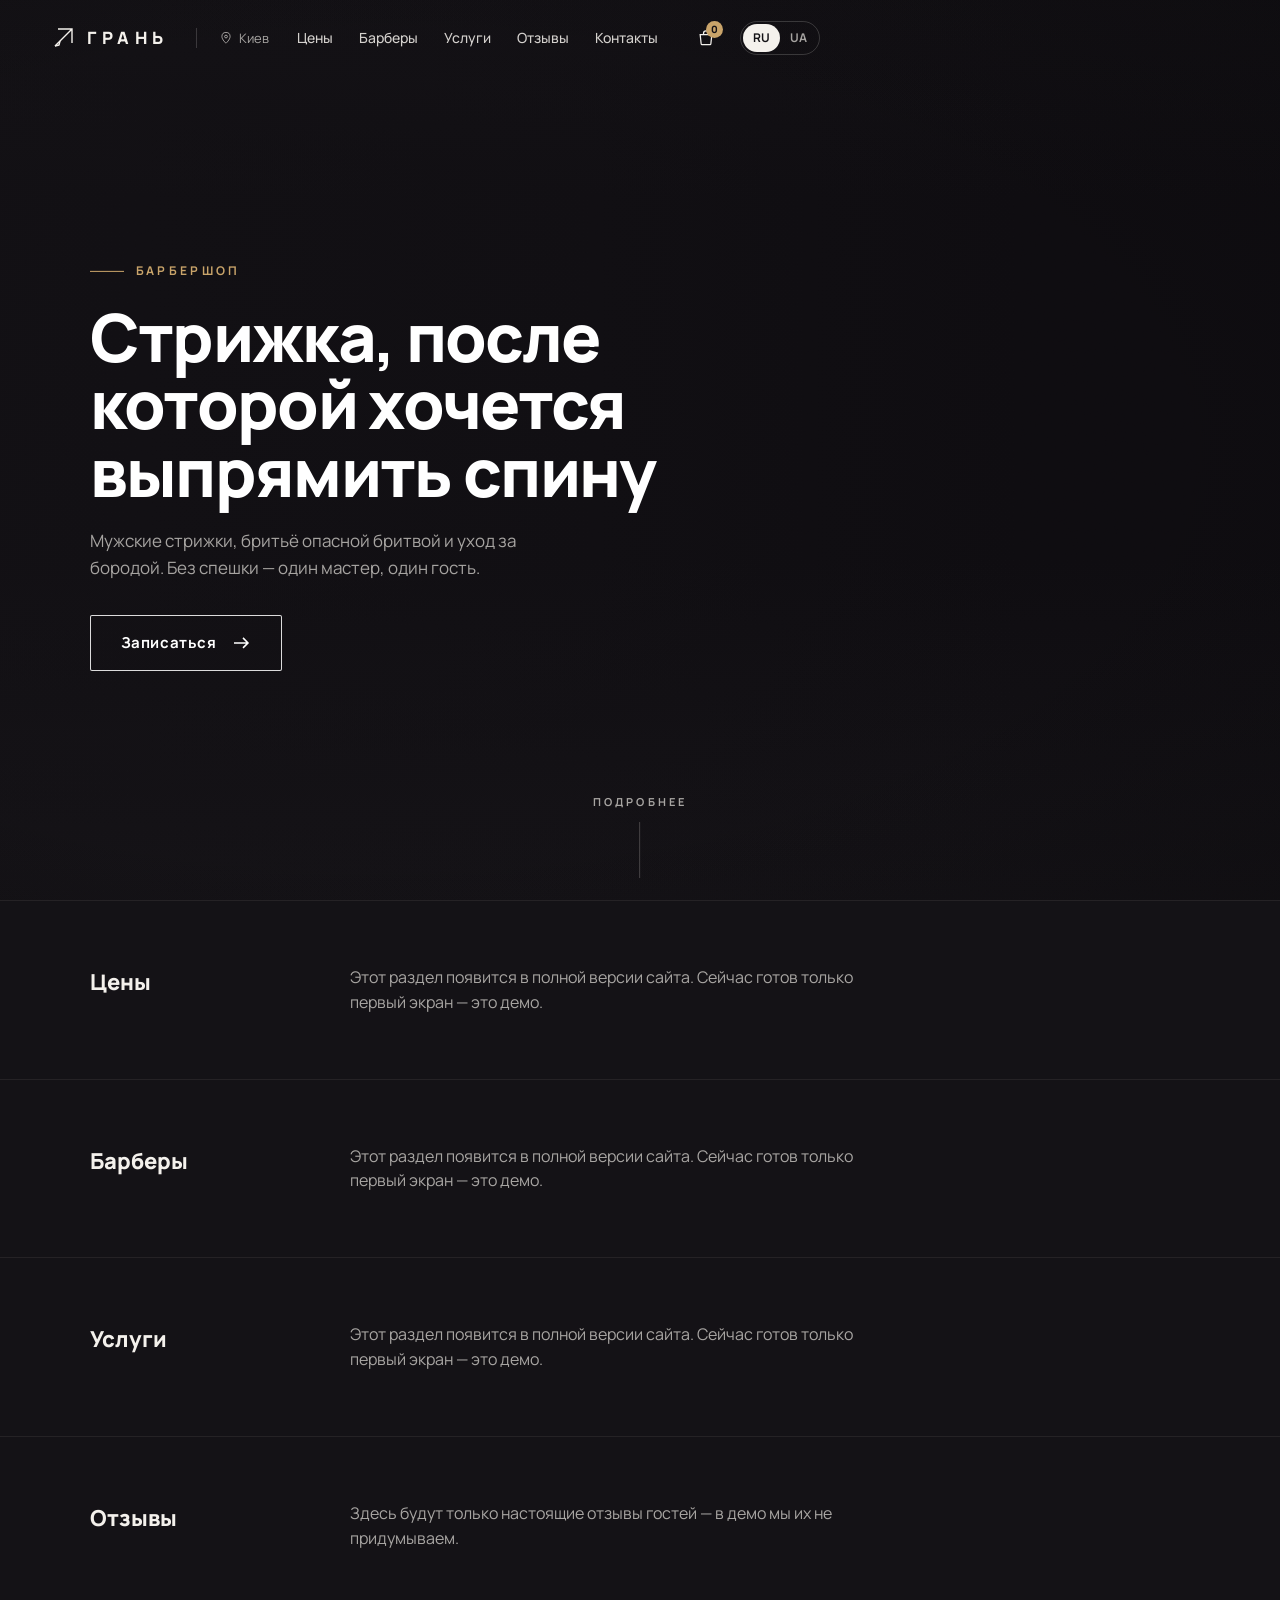
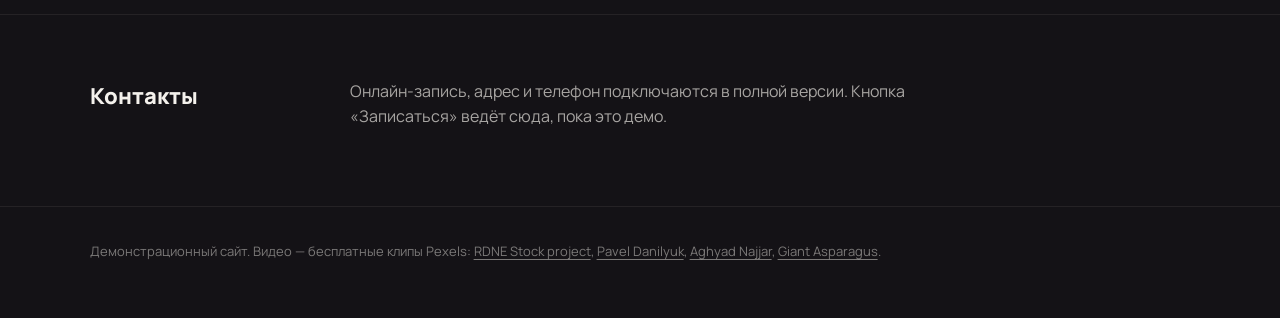
==== barber/index.html @ db064821 "ГРАНЬ: barbershop hero with crossfading video clips Co-Authored-By: Claude Opus 5.5 <noreply@anthrop" ====
<!DOCTYPE html>
<html lang="ru">
<head>
<meta charset="utf-8">
<meta name="viewport" content="width=device-width, initial-scale=1, viewport-fit=cover">
<title>ГРАНЬ — барбершоп</title>
<meta name="description" content="ГРАНЬ — мужские стрижки, бритьё опасной бритвой и уход за бородой. Демонстрационный первый экран сайта.">
<meta name="theme-color" content="#141216">
<link rel="preconnect" href="https://fonts.googleapis.com">
<link rel="preconnect" href="https://fonts.gstatic.com" crossorigin>
<link href="https://fonts.googleapis.com/css2?family=Manrope:wght@400;500;600;700;800&display=swap" rel="stylesheet">
<!--
  ВИДЕО — где менять
  Все ссылки на клипы лежат в одном месте: массив CLIPS в начале <script> внизу файла.
  У каждого клипа: mp4 (H.264), webm (необязательно), mobile (вертикальная версия для телефона), poster, start (с какой секунды играть).
  Сейчас там ссылки-заглушки на бесплатные видео Pexels (лицензия Pexels, указание автора не обязательно).
  Оригиналы Pexels в Full HD весят больше 5 МБ — для продакшна сожмите клипы командами из README (ffmpeg) и подставьте свои файлы.
-->
<style>
:root{
  --bg:#141216; --ink:#f4f1ec; --mute:rgba(244,241,236,.66); --line:rgba(244,241,236,.18);
  --brass:#c9a46a; --ease:cubic-bezier(.2,.7,.1,1);
  --font:"Manrope",system-ui,-apple-system,"Segoe UI",Roboto,Arial,sans-serif;
}
*{box-sizing:border-box}
html{-webkit-text-size-adjust:100%}
body{margin:0;background:var(--bg);color:var(--ink);font:400 16px/1.55 var(--font);-webkit-font-smoothing:antialiased}
a{color:inherit;text-decoration:none}
button{font:inherit;color:inherit;background:none;border:0;padding:0;cursor:pointer}
:focus-visible{outline:2px solid var(--brass);outline-offset:3px;border-radius:4px}
.skip{position:absolute;left:12px;top:-60px;z-index:100;background:var(--ink);color:var(--bg);padding:10px 14px;border-radius:8px;font-weight:700}
.skip:focus{top:12px}
.sr{position:absolute;width:1px;height:1px;overflow:hidden;clip:rect(0 0 0 0);white-space:nowrap}

/* ---------- header ---------- */
.hdr{position:fixed;inset:0 0 auto;z-index:40;transition:background .45s var(--ease),backdrop-filter .45s,border-color .45s;border-bottom:1px solid transparent}
.hdr.scrolled{background:rgba(20,18,22,.72);-webkit-backdrop-filter:blur(14px) saturate(1.2);backdrop-filter:blur(14px) saturate(1.2);border-color:rgba(244,241,236,.08)}
.hdr .in{display:flex;align-items:center;gap:28px;height:76px;padding:0 clamp(18px,4vw,56px);transition:height .45s var(--ease)}
.hdr.scrolled .in{height:64px}
.logo{display:flex;align-items:center;gap:10px;font-weight:800;letter-spacing:.32em;font-size:17px}
.logo svg{width:26px;height:26px}
.city{display:flex;align-items:center;gap:6px;font-size:13px;color:var(--mute);padding-left:22px;border-left:1px solid var(--line)}
.city svg{width:14px;height:14px}
.nav{display:flex;gap:26px;margin:0 0 0 auto;padding:0;list-style:none;font-size:14px;font-weight:500}
.nav a{position:relative;padding:6px 0;color:rgba(244,241,236,.86);transition:color .3s}
.nav a:after{content:"";position:absolute;left:0;right:0;bottom:0;height:1px;background:currentColor;transform:scaleX(0);transform-origin:left;transition:transform .4s var(--ease)}
.nav a:hover{color:#fff}.nav a:hover:after{transform:scaleX(1)}
.tools{display:flex;align-items:center;gap:14px}
.icon{position:relative;display:grid;place-items:center;width:40px;height:40px;border-radius:50%;transition:background .3s}
.icon:hover{background:rgba(244,241,236,.1)}
.icon svg{width:20px;height:20px}
.badge{position:absolute;right:3px;top:3px;min-width:17px;height:17px;padding:0 4px;border-radius:9px;background:var(--brass);color:#141216;font-size:10px;font-weight:800;line-height:17px;text-align:center}
.lang{display:flex;border:1px solid var(--line);border-radius:20px;padding:2px;font-size:12px;font-weight:700;letter-spacing:.06em}
.lang button{padding:5px 10px;border-radius:16px;color:var(--mute);transition:background .3s,color .3s}
.lang button[aria-pressed=true]{background:var(--ink);color:var(--bg)}
.burger{display:none}
.burger i,.burger i:before,.burger i:after{display:block;width:20px;height:1.5px;background:currentColor;position:relative;transition:transform .35s var(--ease)}
.burger i:before,.burger i:after{content:"";position:absolute;left:0}
.burger i:before{top:-6px}.burger i:after{top:6px}
.burger[aria-expanded=true] i{background:transparent}
.burger[aria-expanded=true] i:before{transform:translateY(6px) rotate(45deg)}
.burger[aria-expanded=true] i:after{transform:translateY(-6px) rotate(-45deg)}
.mnav{position:fixed;inset:0;z-index:35;background:rgba(20,18,22,.94);-webkit-backdrop-filter:blur(16px);backdrop-filter:blur(16px);display:flex;flex-direction:column;justify-content:center;gap:6px;padding:90px 28px 40px;opacity:0;visibility:hidden;transition:opacity .4s,visibility .4s}
.mnav.on{opacity:1;visibility:visible;transition:opacity .4s,visibility 0s}
.mnav a{font-size:30px;font-weight:700;padding:8px 0;border-bottom:1px solid rgba(244,241,236,.08)}
.mnav .city{border:0;padding:18px 0 0;font-size:14px}

/* ---------- hero ---------- */
.hero{position:relative;height:100vh;height:100svh;min-height:560px;width:100%;overflow:hidden;isolation:isolate}
.media{position:absolute;inset:0;z-index:-2;background:#0e0c10}
.media img,.media video{position:absolute;inset:0;width:100%;height:100%;object-fit:cover}
.media video{opacity:0;transition:opacity .8s ease}
.media video.on{opacity:1}
.poster{transform:scale(1.04);filter:saturate(.85)}
.media video{filter:saturate(.85) contrast(1.04)}
.shade{position:absolute;inset:0;z-index:-1;pointer-events:none;
  background:
    linear-gradient(90deg,rgba(20,18,22,.55) 0%,rgba(20,18,22,.35) 45%,rgba(20,18,22,0) 80%),
    linear-gradient(180deg,rgba(20,18,22,.45) 0%,rgba(20,18,22,0) 22%,rgba(20,18,22,0) 62%,rgba(20,18,22,.85) 100%)}
.shade:after{content:"";position:absolute;inset:0;background:radial-gradient(120% 90% at 30% 50%,transparent 50%,rgba(8,7,9,.55))}
.grain{position:absolute;inset:-60%;z-index:-1;pointer-events:none;opacity:.09;mix-blend-mode:overlay;
  background-image:url("data:image/svg+xml,%3Csvg xmlns='http://www.w3.org/2000/svg' width='180' height='180'%3E%3Cfilter id='n'%3E%3CfeTurbulence type='fractalNoise' baseFrequency='.9' numOctaves='2' stitchTiles='stitch'/%3E%3C/filter%3E%3Crect width='100%25' height='100%25' filter='url(%23n)'/%3E%3C/svg%3E");
  animation:grain .9s steps(5) infinite}
@keyframes grain{0%{transform:translate(0,0)}20%{transform:translate(-4%,3%)}40%{transform:translate(3%,-4%)}60%{transform:translate(-3%,-2%)}80%{transform:translate(4%,4%)}100%{transform:translate(0,0)}}
.copy{position:absolute;left:clamp(18px,7vw,120px);top:50%;transform:translateY(-46%);max-width:min(760px,calc(100% - 36px))}
.eyebrow{display:flex;align-items:center;gap:12px;margin:0 0 22px;font-size:12px;font-weight:700;letter-spacing:.28em;text-transform:uppercase;color:var(--brass)}
.eyebrow:before{content:"";width:34px;height:1px;background:currentColor}
h1{margin:0 0 22px;font-weight:800;font-size:clamp(44px,5.2vw,72px);line-height:1.02;letter-spacing:-.025em;color:#fff;text-wrap:balance}
.lead{margin:0 0 34px;max-width:470px;color:var(--mute);font-size:17px}
.cta{display:inline-flex;align-items:center;gap:14px;height:56px;padding:0 30px;border:1px solid rgba(255,255,255,.85);border-radius:2px;color:#fff;font-weight:700;font-size:15px;letter-spacing:.04em;background:linear-gradient(#fff,#fff) no-repeat left/0 100%;transition:background-size .5s var(--ease),color .35s}
.cta svg{width:20px;height:20px;transition:transform .4s var(--ease)}
.cta:hover,.cta:focus-visible{background-size:100% 100%;color:#141216}
.cta:hover svg{transform:translateX(5px)}
.js .rv{opacity:0;transform:translateY(34px)}
.js .rv.in{opacity:1;transform:none;transition:opacity 1s var(--ease),transform 1.1s var(--ease)}

/* scroll cue */
.cue{position:absolute;left:50%;bottom:22px;transform:translateX(-50%);display:flex;flex-direction:column;align-items:center;gap:12px;font-size:11px;font-weight:700;letter-spacing:.28em;text-transform:uppercase;color:var(--mute);transition:color .3s}
.cue:hover{color:#fff}
.cue .rail{position:relative;width:1px;height:56px;background:rgba(244,241,236,.22);overflow:hidden}
.cue .rail:after{content:"";position:absolute;left:-2px;top:-6px;width:5px;height:5px;border-radius:50%;background:#fff;animation:run 1.9s cubic-bezier(.6,0,.4,1) infinite}
@keyframes run{0%{top:-6px;opacity:0}15%{opacity:1}85%{opacity:1}100%{top:56px;opacity:0}}

/* video preview card */
.pv{position:absolute;left:clamp(16px,3vw,40px);bottom:clamp(16px,3vw,40px);z-index:5;width:300px;height:170px;border-radius:10px;overflow:hidden;background:#0e0c10;box-shadow:0 24px 60px -20px rgba(0,0,0,.9),0 0 0 1px rgba(244,241,236,.12);transform:translateY(140%);opacity:0;transition:transform .9s var(--ease),opacity .6s}
.pv.on{transform:none;opacity:1}
.pv[hidden]{display:none}
.pv .open{position:absolute;inset:0;display:block;width:100%;text-align:left}
.pv img,.pv video{position:absolute;inset:0;width:100%;height:100%;object-fit:cover;transition:transform .8s var(--ease)}
.pv .open:hover img,.pv .open:hover video{transform:scale(1.05)}
.pv .open:after{content:"";position:absolute;inset:0;background:linear-gradient(180deg,rgba(20,18,22,.1),rgba(20,18,22,.85))}
.pv .play{position:absolute;left:16px;top:16px;z-index:1;display:grid;place-items:center;width:40px;height:40px;border-radius:50%;background:rgba(255,255,255,.92);color:#141216;transition:transform .4s var(--ease)}
.pv .open:hover .play{transform:scale(1.08)}
.pv .play svg{width:14px;height:14px;margin-left:2px}
.pv .meta{position:absolute;left:16px;right:16px;bottom:14px;z-index:1;display:flex;align-items:flex-end;justify-content:space-between;gap:10px}
.pv b{font-size:14px;font-weight:700;line-height:1.25}
.pv time{flex:none;padding:3px 7px;border-radius:4px;background:rgba(0,0,0,.55);font-size:12px;font-weight:700;font-variant-numeric:tabular-nums}
.pv .x{position:absolute;right:8px;top:8px;z-index:2;display:grid;place-items:center;width:30px;height:30px;border-radius:50%;background:rgba(20,18,22,.6);transition:background .3s}
.pv .x:hover{background:rgba(20,18,22,.9)}
.pv .x svg{width:12px;height:12px}

/* modal */
.modal{position:fixed;inset:0;z-index:60;display:grid;place-items:center;padding:clamp(12px,4vw,56px);background:rgba(8,7,9,.86);-webkit-backdrop-filter:blur(8px);backdrop-filter:blur(8px);opacity:0;visibility:hidden;transition:opacity .4s,visibility .4s}
.modal.on{opacity:1;visibility:visible;transition:opacity .4s,visibility 0s}
.modal .box{position:relative;width:min(1100px,100%);aspect-ratio:16/9;max-height:calc(100svh - 40px);background:#000;border-radius:10px;overflow:hidden;transform:scale(.96);transition:transform .5s var(--ease)}
.modal.on .box{transform:none}
.modal video{width:100%;height:100%;object-fit:contain;background:#000}
.modal .x{position:absolute;right:14px;top:14px;z-index:2;display:grid;place-items:center;width:44px;height:44px;border-radius:50%;background:rgba(20,18,22,.72);color:#fff}
.modal .x svg{width:16px;height:16px}
.modal .err{position:absolute;inset:0;display:none;place-items:center;padding:24px;text-align:center;color:var(--mute)}
.modal.failed .err{display:grid}

/* cart drawer */
.drawer{position:fixed;top:0;right:0;bottom:0;z-index:55;width:min(380px,100%);background:#1b181d;border-left:1px solid rgba(244,241,236,.08);padding:26px;transform:translateX(102%);transition:transform .5s var(--ease);display:flex;flex-direction:column}
.drawer.on{transform:none}
.drawer header{display:flex;align-items:center;justify-content:space-between;margin-bottom:28px}
.drawer h2{margin:0;font-size:20px}
.drawer p{color:var(--mute);margin:0 0 10px}
.dim{position:fixed;inset:0;z-index:50;background:rgba(8,7,9,.6);opacity:0;visibility:hidden;transition:opacity .4s,visibility .4s}
.dim.on{opacity:1;visibility:visible}

/* stub sections (the rest of the site is out of scope of this demo) */
main.rest{position:relative;background:var(--bg)}
.stub{display:grid;grid-template-columns:minmax(0,220px) 1fr;gap:20px 40px;padding:64px clamp(18px,7vw,120px);border-top:1px solid rgba(244,241,236,.07);scroll-margin-top:64px}
.stub h2{margin:0;font-size:22px;font-weight:800}
.stub p{margin:0;color:var(--mute);max-width:560px}
.credits{padding:34px clamp(18px,7vw,120px) 44px;border-top:1px solid rgba(244,241,236,.07);font-size:13px;color:rgba(244,241,236,.46)}
.credits a{text-decoration:underline;text-underline-offset:3px}

/* ---------- responsive ---------- */
@media (max-width:1100px){.nav{gap:18px}.city{display:none}}
@media (max-width:900px){
  .nav,.hdr .tools .lang{display:none}
  .burger{display:grid}
  .hdr .tools{margin-left:auto}
}
@media (max-width:600px){
  .hdr .in{height:64px;gap:12px}
  h1{font-size:36px;line-height:1.08}
  .lead{font-size:15px;margin-bottom:26px}
  .eyebrow{margin-bottom:16px;font-size:11px}
  .copy{top:auto;bottom:150px;transform:none}
  .cta{height:52px;padding:0 24px}
  .pv{width:min(300px,calc(100% - 32px));height:auto;aspect-ratio:300/170;bottom:122px}
  .pv.on~.copy{bottom:calc(122px + min(300px,100vw - 32px) * .567 + 24px)}
  .stub{grid-template-columns:1fr;padding:48px 18px}
}
@media (max-width:600px) and (max-height:700px){.pv.on~.copy{bottom:150px}.pv.on{display:none}}
@media (prefers-reduced-motion:reduce){
  *,*:before,*:after{animation:none!important;transition-duration:.01ms!important}
  .js .rv{opacity:1;transform:none}
  .cue .rail:after{top:24px;opacity:1}
}
</style>
<script>document.documentElement.classList.add('js');setTimeout(function(){if(!window.__heroReady)document.documentElement.classList.remove('js')},2500)</script>
</head>
<body>
<a class="skip" href="#more" data-i="skip">Перейти к содержанию</a>

<header class="hdr" id="hdr">
  <div class="in">
    <a class="logo" href="#top" aria-label="ГРАНЬ — на главную">
      <svg viewBox="0 0 26 26" fill="none" stroke="currentColor" stroke-width="1.4" aria-hidden="true"><path d="M4 21 21 4M7 4h14v14"/><path d="M4 21l4-1 1-4" stroke-linejoin="round"/></svg>
      ГРАНЬ
    </a>
    <span class="city"><svg viewBox="0 0 24 24" fill="none" stroke="currentColor" stroke-width="1.6" aria-hidden="true"><path d="M12 21s7-6.2 7-11.5A7 7 0 0 0 5 9.5C5 14.8 12 21 12 21Z"/><circle cx="12" cy="9.5" r="2.4"/></svg><span data-i="city">Киев</span></span>
    <nav aria-label="Основное меню" data-i-aria="navLabel">
      <ul class="nav">
        <li><a href="#prices" data-i="prices">Цены</a></li>
        <li><a href="#barbers" data-i="barbers">Барберы</a></li>
        <li><a href="#services" data-i="services">Услуги</a></li>
        <li><a href="#reviews" data-i="reviews">Отзывы</a></li>
        <li><a href="#contacts" data-i="contacts">Контакты</a></li>
      </ul>
    </nav>
    <div class="tools">
      <button class="icon" id="cartBtn" type="button" aria-label="Корзина: 0 позиций" aria-controls="cart">
        <svg viewBox="0 0 24 24" fill="none" stroke="currentColor" stroke-width="1.5" aria-hidden="true"><path d="M5 8h14l-1.2 11.2a1 1 0 0 1-1 .8H7.2a1 1 0 0 1-1-.8Z"/><path d="M9 8V6.5a3 3 0 0 1 6 0V8"/></svg>
        <span class="badge" id="cartCount">0</span>
      </button>
      <div class="lang" role="group" aria-label="Язык" data-i-aria="langLabel">
        <button type="button" data-lang="ru" aria-pressed="true">RU</button>
        <button type="button" data-lang="uk" aria-pressed="false">UA</button>
      </div>
      <button class="icon burger" id="burger" type="button" aria-label="Открыть меню" aria-expanded="false" aria-controls="mnav"><i></i></button>
    </div>
  </div>
</header>

<div class="mnav" id="mnav" aria-label="Меню" data-i-aria="menu">
  <a href="#prices" data-i="prices">Цены</a>
  <a href="#barbers" data-i="barbers">Барберы</a>
  <a href="#services" data-i="services">Услуги</a>
  <a href="#reviews" data-i="reviews">Отзывы</a>
  <a href="#contacts" data-i="contacts">Контакты</a>
  <span class="city"><span data-i="city">Киев</span></span>
  <div class="lang" role="group" aria-label="Язык" data-i-aria="langLabel" style="align-self:flex-start;margin-top:14px">
    <button type="button" data-lang="ru" aria-pressed="true">RU</button>
    <button type="button" data-lang="uk" aria-pressed="false">UA</button>
  </div>
</div>

<section class="hero" id="top" aria-labelledby="h1">
  <div class="media" id="media" aria-hidden="true">
    <img class="poster" id="poster" alt="" fetchpriority="high"
         src="https://images.pexels.com/videos/7697073/adult-barber-barber-shop-barbering-7697073.jpeg?auto=compress&cs=tinysrgb&w=1920"
         srcset="https://images.pexels.com/videos/7697084/adult-bald-barber-barber-shop-7697084.jpeg?auto=compress&cs=tinysrgb&w=900 900w, https://images.pexels.com/videos/7697073/adult-barber-barber-shop-barbering-7697073.jpeg?auto=compress&cs=tinysrgb&w=1920 1920w"
         sizes="(max-aspect-ratio: 3/4) 900px, 100vw">
    <video id="vA" muted autoplay loop playsinline preload="metadata" disablepictureinpicture></video>
    <video id="vB" muted loop playsinline preload="metadata" disablepictureinpicture></video>
  </div>
  <div class="shade" aria-hidden="true"></div>
  <div class="grain" aria-hidden="true"></div>

  <aside class="pv" id="pv" hidden aria-label="Видео о барбершопе" data-i-aria="pvLabel">
    <button class="open" id="pvOpen" type="button" aria-haspopup="dialog">
      <img id="pvImg" alt="" src="https://images.pexels.com/videos/6113143/artisan-barber-barber-shop-barbershop-6113143.jpeg?auto=compress&cs=tinysrgb&w=640">
      <span class="play" aria-hidden="true"><svg viewBox="0 0 14 14"><path d="M2 1l11 6-11 6z" fill="currentColor"/></svg></span>
      <span class="meta"><b data-i="pvTitle">Один день в барбершопе</b><time id="pvTime" aria-label="Длительность">—:—</time></span>
    </button>
    <button class="x" id="pvX" type="button" aria-label="Закрыть превью" data-i-aria="pvClose"><svg viewBox="0 0 12 12" stroke="currentColor" stroke-width="1.6"><path d="M1 1l10 10M11 1 1 11"/></svg></button>
  </aside>

  <div class="copy">
    <p class="eyebrow rv" data-i="eyebrow">Барбершоп</p>
    <h1 class="rv" id="h1" data-i="h1">Стрижка, после которой хочется выпрямить спину</h1>
    <p class="lead rv" data-i="lead">Мужские стрижки, бритьё опасной бритвой и уход за бородой. Без спешки — один мастер, один гость.</p>
    <a class="cta rv" href="#contacts"><span data-i="book">Записаться</span><svg viewBox="0 0 20 20" fill="none" stroke="currentColor" stroke-width="1.5" aria-hidden="true"><path d="M3 10h14M12 5l5 5-5 5"/></svg></a>
  </div>

  <a class="cue" href="#more"><span data-i="more">Подробнее</span><span class="rail" aria-hidden="true"></span></a>
</section>

<main class="rest" id="more" tabindex="-1">
  <section class="stub" id="prices"><h2 data-i="prices">Цены</h2><p data-i="stub">Этот раздел появится в полной версии сайта. Сейчас готов только первый экран — это демо.</p></section>
  <section class="stub" id="barbers"><h2 data-i="barbers">Барберы</h2><p data-i="stub">Этот раздел появится в полной версии сайта. Сейчас готов только первый экран — это демо.</p></section>
  <section class="stub" id="services"><h2 data-i="services">Услуги</h2><p data-i="stub">Этот раздел появится в полной версии сайта. Сейчас готов только первый экран — это демо.</p></section>
  <section class="stub" id="reviews"><h2 data-i="reviews">Отзывы</h2><p data-i="stubReviews">Здесь будут только настоящие отзывы гостей — в демо мы их не придумываем.</p></section>
  <section class="stub" id="contacts"><h2 data-i="contacts">Контакты</h2><p data-i="stubContacts">Онлайн-запись, адрес и телефон подключаются в полной версии. Кнопка «Записаться» ведёт сюда, пока это демо.</p></section>
  <p class="credits"><span data-i="credits">Демонстрационный сайт. Видео — бесплатные клипы Pexels:</span> <span id="creditList"></span>.</p>
</main>

<div class="dim" id="dim"></div>
<aside class="drawer" id="cart" aria-labelledby="cartTitle" aria-hidden="true">
  <header><h2 id="cartTitle" data-i="cart">Корзина</h2><button class="icon" id="cartX" type="button" aria-label="Закрыть корзину" data-i-aria="cartClose"><svg viewBox="0 0 12 12" stroke="currentColor" stroke-width="1.4"><path d="M1 1l10 10M11 1 1 11"/></svg></button></header>
  <p data-i="cartEmpty">Пока пусто.</p>
  <p data-i="cartNote">Здесь появятся выбранные услуги и средства для ухода. В демо корзина не подключена.</p>
</aside>

<div class="modal" id="modal" role="dialog" aria-modal="true" aria-label="Видео о барбершопе" data-i-aria="pvLabel">
  <div class="box">
    <video id="mv" controls playsinline preload="none"></video>
    <p class="err" data-i="videoErr">Видео не загрузилось. Проверьте соединение или замените ссылку в массиве PREVIEW.</p>
    <button class="x" id="mX" type="button" aria-label="Закрыть видео" data-i-aria="videoClose"><svg viewBox="0 0 12 12" stroke="currentColor" stroke-width="1.6"><path d="M1 1l10 10M11 1 1 11"/></svg></button>
  </div>
</div>

<script>
/* =====================================================================
   ГРАНЬ — hero. Plain JS, no libraries.
   ЗАМЕНА ВИДЕО: поменяйте ссылки в CLIPS и PREVIEW. Остальное трогать не нужно.
   ===================================================================== */
const CLIPS = [
  { // мастер стрижёт клиента в кресле
    mp4:    'https://videos.pexels.com/video-files/7697073/7697073-hd_1920_1080_30fps.mp4',
    webm:   '', // например 'video/haircut.webm'
    mobile: 'https://videos.pexels.com/video-files/7697084/7697084-hd_1080_1920_30fps.mp4',
    start: 1, author: 'RDNE Stock project', page: 'https://www.pexels.com/video/barber-shop-7697073/' },
  { // бритьё опасной бритвой
    mp4:    'https://videos.pexels.com/video-files/7426308/7426308-uhd_2560_1080_25fps.mp4',
    webm:   '',
    mobile: 'https://videos.pexels.com/video-files/8867529/8867529-hd_1080_1920_24fps.mp4',
    start: 4, author: 'Pavel Danilyuk', page: 'https://www.pexels.com/video/a-man-shaving-customer-s-beard-7426308/' },
  { // интерьер барбершопа
    mp4:    'https://videos.pexels.com/video-files/6113143/6113143-hd_1920_1080_30fps.mp4',
    webm:   '',
    mobile: 'https://videos.pexels.com/video-files/4177893/4177893-hd_1080_1920_30fps.mp4',
    start: 2, author: 'Aghyad Najjar', page: 'https://www.pexels.com/video/young-men-working-in-a-barbershop-6113143/' },
  { // вывеска у входа
    mp4:    'https://videos.pexels.com/video-files/37650977/15960304_1920_1080_30fps.mp4',
    webm:   '',
    mobile: 'https://videos.pexels.com/video-files/4543510/4543510-hd_1080_1920_25fps.mp4',
    start: 2, author: 'Giant Asparagus', page: 'https://www.pexels.com/video/classic-barber-shop-pole-on-urban-street-37650977/' },
];
const PREVIEW = { // видео в карточке и модальном окне
  mp4:  'https://videos.pexels.com/video-files/6113143/6113143-hd_1920_1080_30fps.mp4',
  webm: '',
  author: 'Aghyad Najjar', page: 'https://www.pexels.com/video/young-men-working-in-a-barbershop-6113143/' };
const CLIP_MS = 3500, FADE_MS = 800, PREVIEW_DELAY = 3000;

const T = {
  ru: { skip:'Перейти к содержанию', city:'Киев', prices:'Цены', barbers:'Барберы', services:'Услуги', reviews:'Отзывы', contacts:'Контакты',
    eyebrow:'Барбершоп', h1:'Стрижка, после которой хочется выпрямить спину',
    lead:'Мужские стрижки, бритьё опасной бритвой и уход за бородой. Без спешки — один мастер, один гость.',
    book:'Записаться', more:'Подробнее', pvTitle:'Один день в барбершопе',
    stub:'Этот раздел появится в полной версии сайта. Сейчас готов только первый экран — это демо.',
    stubReviews:'Здесь будут только настоящие отзывы гостей — в демо мы их не придумываем.',
    stubContacts:'Онлайн-запись, адрес и телефон подключаются в полной версии. Кнопка «Записаться» ведёт сюда, пока это демо.',
    credits:'Демонстрационный сайт. Видео — бесплатные клипы Pexels:', cart:'Корзина', cartEmpty:'Пока пусто.',
    cartNote:'Здесь появятся выбранные услуги и средства для ухода. В демо корзина не подключена.',
    videoErr:'Видео не загрузилось. Проверьте соединение или замените ссылку в массиве PREVIEW.',
    navLabel:'Основное меню', langLabel:'Язык', menu:'Меню', pvLabel:'Видео о барбершопе', pvClose:'Закрыть превью', cartClose:'Закрыть корзину', videoClose:'Закрыть видео',
    cartAria:n=>`Корзина: ${n} позиций`, open:'Открыть меню', close:'Закрыть меню', dur:'Длительность', title:'ГРАНЬ — барбершоп' },
  uk: { skip:'Перейти до змісту', city:'Київ', prices:'Ціни', barbers:'Барбери', services:'Послуги', reviews:'Відгуки', contacts:'Контакти',
    eyebrow:'Барбершоп', h1:'Стрижка, після якої хочеться випрямити спину',
    lead:'Чоловічі стрижки, гоління небезпечною бритвою та догляд за бородою. Без поспіху — один майстер, один гість.',
    book:'Записатися', more:'Детальніше', pvTitle:'Один день у барбершопі',
    stub:'Цей розділ з’явиться в повній версії сайту. Зараз готовий лише перший екран — це демо.',
    stubReviews:'Тут будуть лише справжні відгуки гостей — у демо ми їх не вигадуємо.',
    stubContacts:'Онлайн-запис, адреса й телефон підключаються в повній версії. Кнопка «Записатися» веде сюди, поки це демо.',
    credits:'Демонстраційний сайт. Відео — безкоштовні кліпи Pexels:', cart:'Кошик', cartEmpty:'Поки порожньо.',
    cartNote:'Тут з’являться обрані послуги та засоби для догляду. У демо кошик не підключено.',
    videoErr:'Відео не завантажилося. Перевірте з’єднання або замініть посилання в масиві PREVIEW.',
    navLabel:'Головне меню', langLabel:'Мова', menu:'Меню', pvLabel:'Відео про барбершоп', pvClose:'Закрити прев’ю', cartClose:'Закрити кошик', videoClose:'Закрити відео',
    cartAria:n=>`Кошик: ${n} позицій`, open:'Відкрити меню', close:'Закрити меню', dur:'Тривалість', title:'ГРАНЬ — барбершоп' }
};

(() => {
  const $ = (s, r = document) => r.querySelector(s), $$ = (s, r = document) => [...r.querySelectorAll(s)];
  const reduce = matchMedia('(prefers-reduced-motion: reduce)').matches;
  const portrait = matchMedia('(max-aspect-ratio: 3/4)');
  let lang = 'ru'; try { lang = localStorage.getItem('gran-lang') || (navigator.language || '').startsWith('uk') && 'uk' || 'ru'; } catch (e) {}

  /* ---------- language ---------- */
  function setLang(l) {
    lang = T[l] ? l : 'ru'; const t = T[lang];
    document.documentElement.lang = lang; document.title = t.title;
    $$('[data-i]').forEach(el => { const v = t[el.dataset.i]; if (typeof v === 'string') el.textContent = v; });
    $$('[data-i-aria]').forEach(el => el.setAttribute('aria-label', t[el.dataset.iAria]));
    $$('[data-lang]').forEach(b => b.setAttribute('aria-pressed', b.dataset.lang === lang));
    $('#cartBtn').setAttribute('aria-label', t.cartAria(0));
    $('#burger').setAttribute('aria-label', mnav.classList.contains('on') ? t.close : t.open);
    $('#pvTime').setAttribute('aria-label', t.dur);
    try { localStorage.setItem('gran-lang', lang); } catch (e) {}
  }
  $$('[data-lang]').forEach(b => b.addEventListener('click', () => setLang(b.dataset.lang)));

  /* ---------- header ---------- */
  const hdr = $('#hdr'), mnav = $('#mnav'), burger = $('#burger');
  const onScroll = () => hdr.classList.toggle('scrolled', scrollY > 40 || mnav.classList.contains('on'));
  addEventListener('scroll', onScroll, { passive: true }); onScroll();
  const setNav = v => { mnav.classList.toggle('on', v); burger.setAttribute('aria-expanded', v); burger.setAttribute('aria-label', v ? T[lang].close : T[lang].open); document.body.style.overflow = v ? 'hidden' : ''; onScroll(); };
  burger.addEventListener('click', () => setNav(!mnav.classList.contains('on')));
  $$('a', mnav).forEach(a => a.addEventListener('click', () => setNav(false)));
  addEventListener('resize', () => { if (innerWidth > 900 && mnav.classList.contains('on')) setNav(false); });

  /* ---------- background clips with crossfade ---------- */
  const vids = [$('#vA'), $('#vB')], hero = $('#top');
  const srcOf = c => (portrait.matches && c.mobile) ? c.mobile : c.mp4;
  function load(v, c) {
    v.innerHTML = ''; v.removeAttribute('src');
    const add = (src, type) => { if (!src) return; const s = document.createElement('source'); s.src = src; s.type = type; v.appendChild(s); };
    if (!(portrait.matches && c.mobile)) add(c.webm, 'video/webm');
    add(srcOf(c), 'video/mp4');
    v.muted = true; v.dataset.clip = CLIPS.indexOf(c); v.dataset.bad = '';
    v.load();
    v.addEventListener('loadedmetadata', () => { try { v.currentTime = Math.min(c.start || 0, Math.max(0, v.duration - 3.6)); } catch (e) {} }, { once: true });
  }
  const bad = new Set();
  let cur = 0, idx = 0, timer = 0, running = false, visible = true, started = false;
  const next = i => { for (let k = 1; k <= CLIPS.length; k++) { const j = (i + k) % CLIPS.length; if (!bad.has(j)) return j; } return -1; };
  // a clip is unusable only when its last <source> (or the video itself) fails
  vids.forEach(v => v.addEventListener('error', e => { if (e.target === v || e.target === v.lastElementChild) { bad.add(+v.dataset.clip); v.dataset.bad = '1'; v.dispatchEvent(new Event('clipfail')); } }, true));
  function ready(v) { return new Promise(res => { if (v.readyState >= 3) return res(true); let done = false; const fin = ok => { if (!done) { done = true; res(ok); } };
    v.addEventListener('canplay', () => fin(true), { once: true }); v.addEventListener('clipfail', () => fin(false), { once: true }); setTimeout(() => fin(v.readyState >= 2), 4000); }); }
  async function show(v) {
    try { await v.play(); } catch (e) { return false; }
    v.classList.add('on'); vids.forEach(o => { if (o !== v) { o.classList.remove('on'); setTimeout(() => { if (!o.classList.contains('on')) o.pause(); }, FADE_MS + 50); } });
    return true;
  }
  async function cycle() {
    if (!running) return;
    const j = next(idx); if (j < 0) { running = false; return; }
    const v = vids[1 - cur];
    if (+v.dataset.clip !== j || !v.firstChild) load(v, CLIPS[j]);
    const ok = await ready(v) && !bad.has(j) && running && await show(v);
    if (!ok) { bad.add(j); idx = j; return cycle(); }
    cur = 1 - cur; idx = j;
    const n = next(idx); if (n >= 0 && n !== idx) { const o = vids[1 - cur]; setTimeout(() => { if (running) { o.preload = 'auto'; load(o, CLIPS[n]); } }, FADE_MS + 100); }
    timer = setTimeout(cycle, CLIP_MS - FADE_MS);
  }
  async function start() {
    if (reduce || running || !visible || document.hidden) return;
    running = true;
    if (!started) { started = true; const v = vids[0]; load(v, CLIPS[0]);
      if (await ready(v) && !bad.has(0) && await show(v)) { cur = 0; idx = 0; const o = vids[1]; o.preload = 'auto'; load(o, CLIPS[next(0)] || CLIPS[0]); timer = setTimeout(cycle, CLIP_MS - FADE_MS); }
      else { bad.add(0); idx = 0; vids[0].classList.remove('on'); cur = 0; cycle(); }
      return; }
    vids[cur].play().catch(() => {}); timer = setTimeout(cycle, CLIP_MS - FADE_MS);
  }
  function stop() { running = false; clearTimeout(timer); vids.forEach(v => v.pause()); }
  if (!reduce) {
    new IntersectionObserver(([e]) => { visible = e.isIntersecting; visible ? start() : stop(); }, { threshold: .05 }).observe(hero);
    document.addEventListener('visibilitychange', () => document.hidden ? stop() : start());
    portrait.addEventListener('change', () => { if (!started) return; stop(); vids.forEach(v => { v.classList.remove('on'); v.dataset.clip = ''; }); started = false; bad.clear(); start(); });
  } else vids.forEach(v => v.remove());

  /* ---------- reveal ---------- */
  const rv = $$('.copy .rv');
  requestAnimationFrame(() => rv.forEach((el, i) => { el.style.transitionDelay = (i * .15 + .2) + 's'; el.classList.add('in'); }));

  /* ---------- preview card + modal ---------- */
  const pv = $('#pv'), modal = $('#modal'), mv = $('#mv'), pvTime = $('#pvTime');
  const fmt = s => isFinite(s) && s > 0 ? Math.floor(s / 60) + ':' + String(Math.round(s % 60)).padStart(2, '0') : '—:—';
  const setSrc = (v, c) => { v.innerHTML = ''; if (c.webm) v.insertAdjacentHTML('beforeend', `<source src="${c.webm}" type="video/webm">`); v.insertAdjacentHTML('beforeend', `<source src="${c.mp4}" type="video/mp4">`); };
  // duration from metadata only (small request)
  const probe = document.createElement('video'); probe.preload = 'metadata'; probe.muted = true; setSrc(probe, PREVIEW);
  probe.addEventListener('loadedmetadata', () => { pvTime.textContent = fmt(probe.duration); });
  let closedPv = false; try { closedPv = sessionStorage.getItem('gran-pv') === '0'; } catch (e) {}
  if (!closedPv) setTimeout(() => {
    pv.hidden = false; requestAnimationFrame(() => requestAnimationFrame(() => pv.classList.add('on')));
    probe.load();
  }, reduce ? 0 : PREVIEW_DELAY);
  $('#pvX').addEventListener('click', () => { pv.classList.remove('on'); setTimeout(() => pv.hidden = true, reduce ? 0 : 900); try { sessionStorage.setItem('gran-pv', '0'); } catch (e) {} });
  let lastFocus = null;
  function openModal() {
    lastFocus = document.activeElement; modal.classList.remove('failed');
    if (!mv.firstChild) { setSrc(mv, PREVIEW); mv.load(); }
    modal.classList.add('on'); document.body.style.overflow = 'hidden'; stop();
    mv.play().catch(() => {}); $('#mX').focus();
  }
  function closeModal() { mv.pause(); modal.classList.remove('on'); document.body.style.overflow = ''; start(); lastFocus && lastFocus.focus(); }
  mv.addEventListener('error', () => modal.classList.add('failed'), true);
  mv.addEventListener('loadedmetadata', () => { pvTime.textContent = fmt(mv.duration); });
  $('#pvOpen').addEventListener('click', openModal);
  $('#mX').addEventListener('click', closeModal);
  modal.addEventListener('click', e => { if (e.target === modal) closeModal(); });

  /* ---------- cart drawer (demo) ---------- */
  const cart = $('#cart'), dim = $('#dim');
  const setCart = v => { cart.classList.toggle('on', v); dim.classList.toggle('on', v); cart.setAttribute('aria-hidden', !v); if (v) { lastFocus = document.activeElement; $('#cartX').focus(); } else lastFocus && lastFocus.focus(); };
  $('#cartBtn').addEventListener('click', () => setCart(true));
  $('#cartX').addEventListener('click', () => setCart(false)); dim.addEventListener('click', () => setCart(false));

  /* ---------- keyboard: Esc and focus trap ---------- */
  document.addEventListener('keydown', e => {
    if (e.key === 'Escape') { if (modal.classList.contains('on')) closeModal(); else if (cart.classList.contains('on')) setCart(false); else if (mnav.classList.contains('on')) { setNav(false); burger.focus(); } }
    if (e.key === 'Tab') { const box = modal.classList.contains('on') ? modal : cart.classList.contains('on') ? cart : null; if (!box) return;
      const f = $$('button,a,video[controls]', box).filter(x => x.offsetParent !== null); if (!f.length) return;
      if (e.shiftKey && document.activeElement === f[0]) { e.preventDefault(); f[f.length - 1].focus(); }
      else if (!e.shiftKey && document.activeElement === f[f.length - 1]) { e.preventDefault(); f[0].focus(); } }
  });

  /* ---------- credits ---------- */
  const seen = new Set(); $('#creditList').innerHTML = [...CLIPS, PREVIEW].filter(c => !seen.has(c.page) && seen.add(c.page))
    .map(c => `<a href="${c.page}" target="_blank" rel="noopener">${c.author}</a>`).join(', ');

  setLang(lang);
  window.__heroReady = true;
  window.__hero = { get idx() { return idx; }, get bad() { return [...bad]; }, get running() { return running; } };
})();
</script>
</body>
</html>
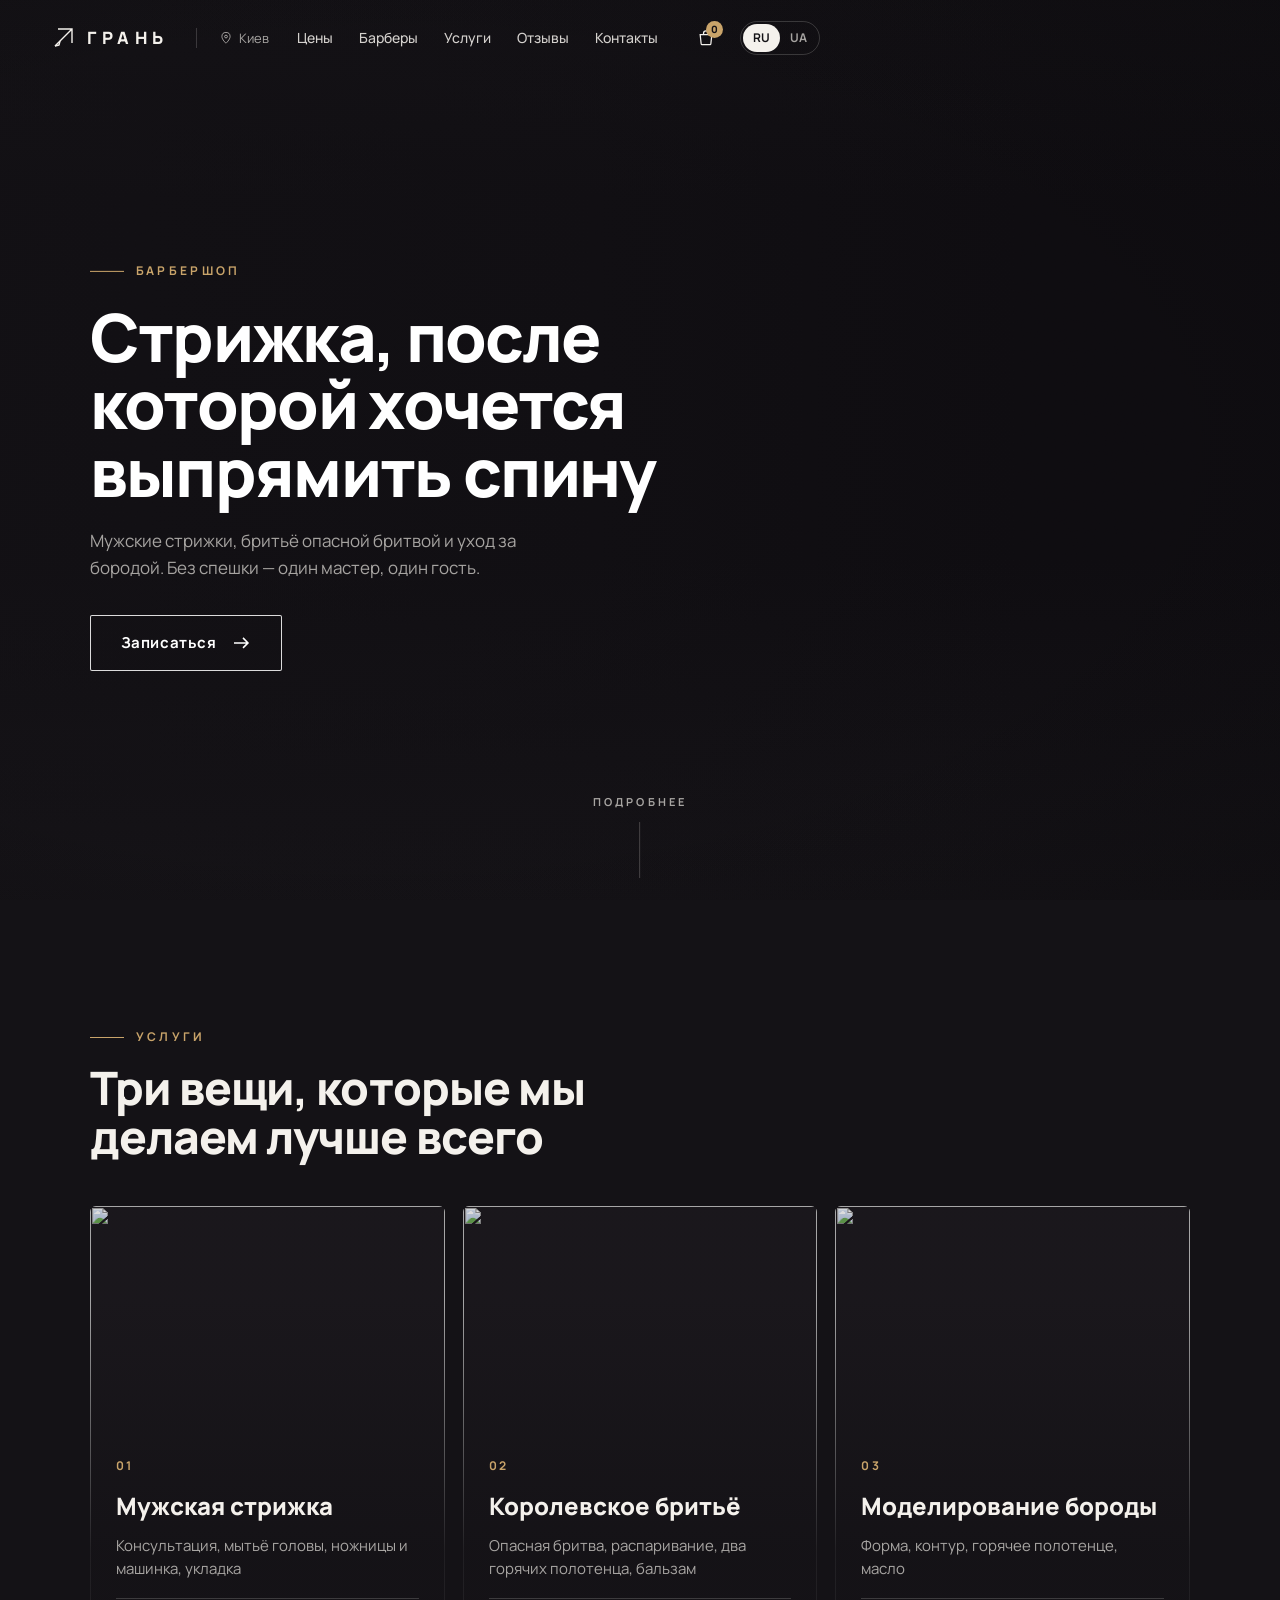
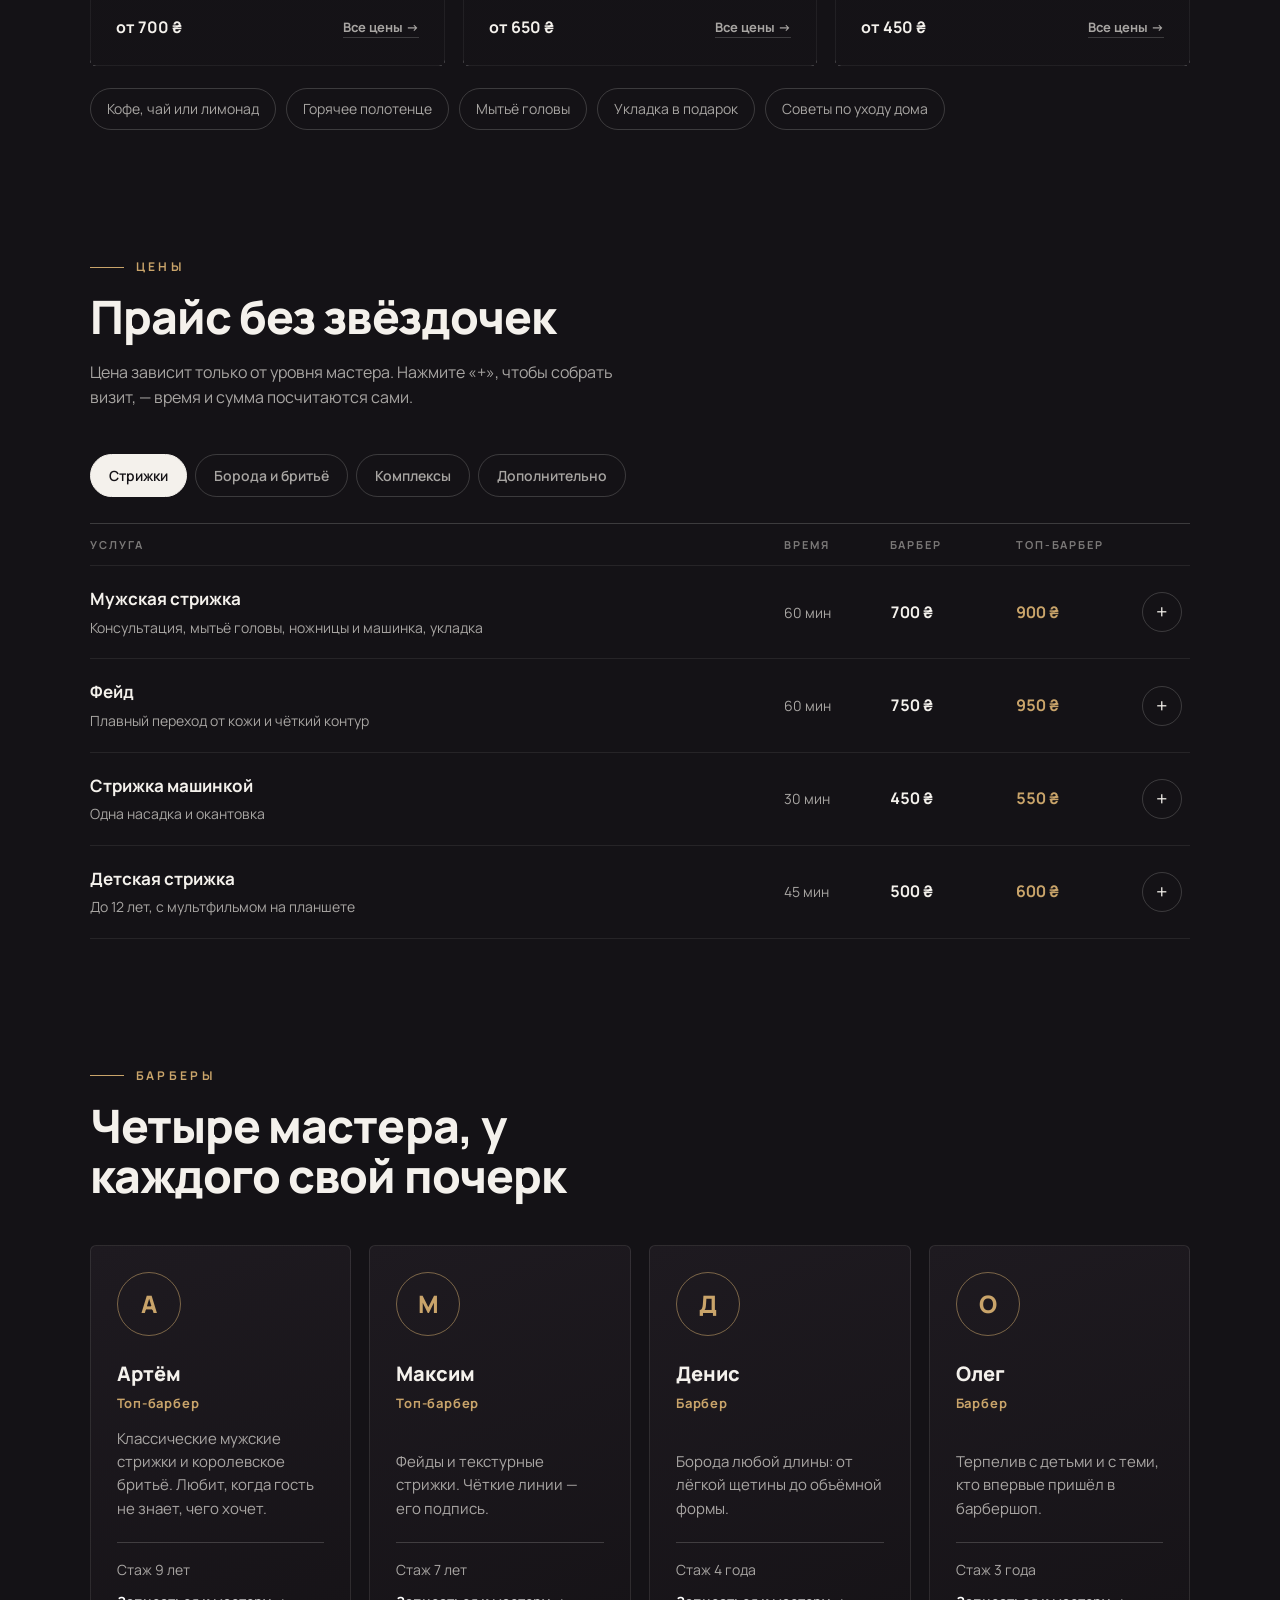
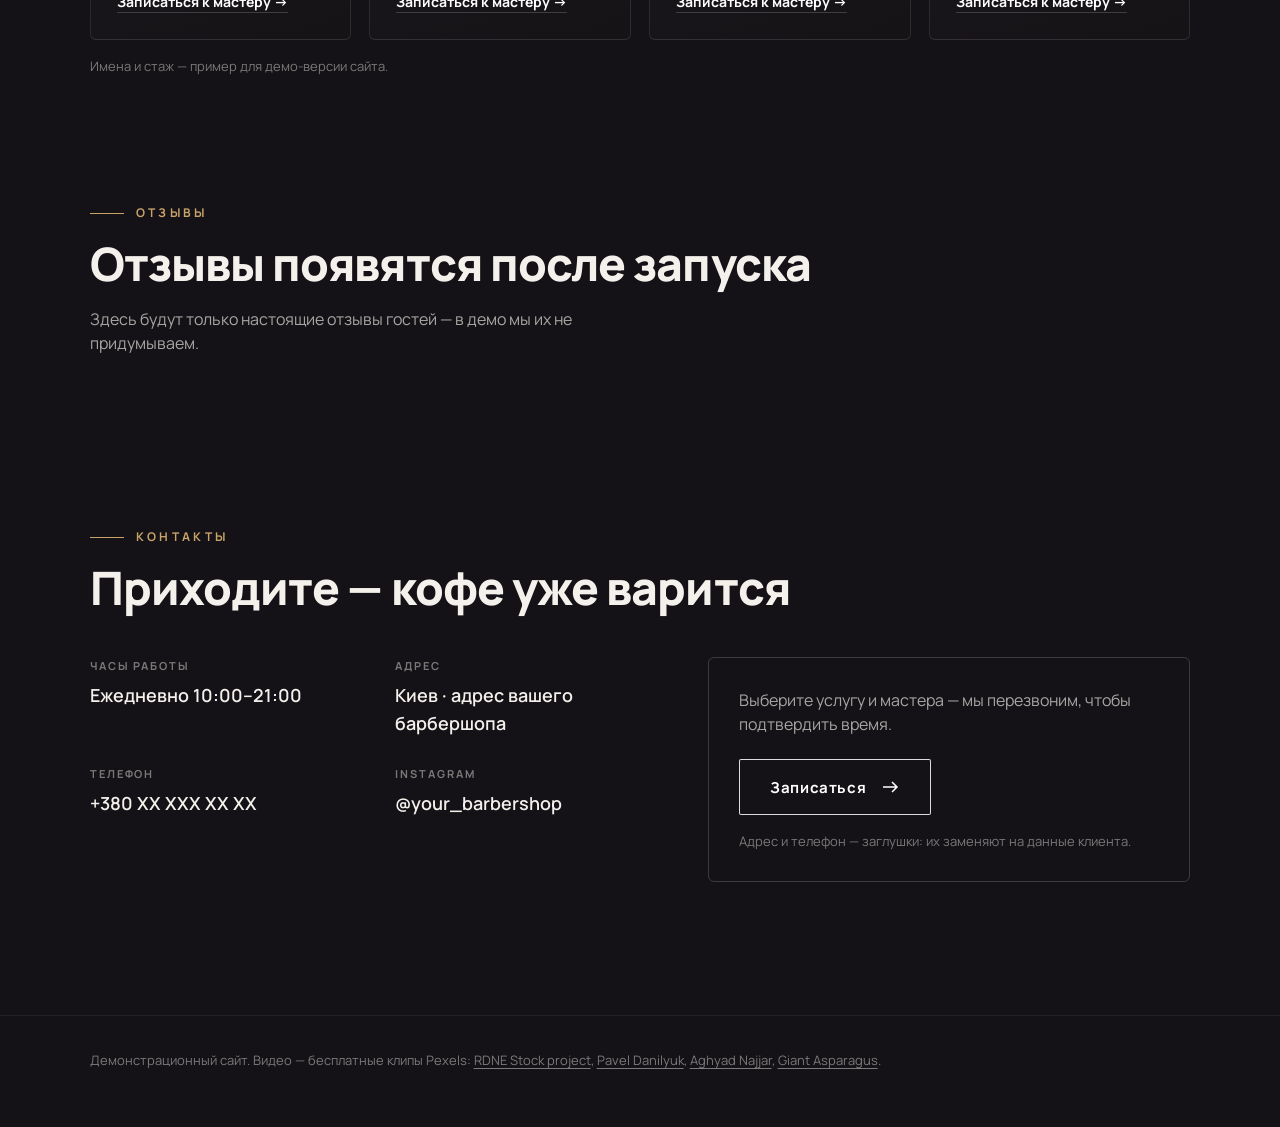
==== commit 62923eee: "ГРАНЬ: services, prices, barbers, contacts, cart and booking (demo) Co-Authored-By: Claude Opus 5.5 " ====
--- a/barber/index.html
+++ b/barber/index.html
@@ -136,6 +136,8 @@
 .drawer header{display:flex;align-items:center;justify-content:space-between;margin-bottom:28px}
 .drawer h2{margin:0;font-size:20px}
 .drawer p{color:var(--mute);margin:0 0 10px}
+.toast{position:fixed;left:50%;bottom:24px;z-index:52;max-width:calc(100% - 32px);text-align:center;transform:translate(-50%,20px);padding:12px 18px;border-radius:30px;background:var(--ink);color:var(--bg);font-size:14px;font-weight:700;opacity:0;pointer-events:none;transition:opacity .35s,transform .45s var(--ease)}
+.toast.on{opacity:1;transform:translate(-50%,0)}
 .dim{position:fixed;inset:0;z-index:50;background:rgba(8,7,9,.6);opacity:0;visibility:hidden;transition:opacity .4s,visibility .4s}
 .dim.on{opacity:1;visibility:visible}
 
@@ -147,8 +149,100 @@
 .credits{padding:34px clamp(18px,7vw,120px) 44px;border-top:1px solid rgba(244,241,236,.07);font-size:13px;color:rgba(244,241,236,.46)}
 .credits a{text-decoration:underline;text-underline-offset:3px}
 
+/* ---------- sections ---------- */
+.sec{padding:clamp(72px,10vw,130px) clamp(18px,7vw,120px) 0;scroll-margin-top:40px}
+.sec-h{max-width:760px;margin-bottom:44px}
+.kick{display:flex;align-items:center;gap:12px;margin:0 0 16px;font-size:12px;font-weight:700;letter-spacing:.28em;text-transform:uppercase;color:var(--brass)}
+.kick:before{content:"";width:34px;height:1px;background:currentColor}
+.sec h2{margin:0;font-size:clamp(30px,3.6vw,48px);font-weight:800;line-height:1.08;letter-spacing:-.02em;text-wrap:balance}
+.sub{margin:18px 0 0;color:var(--mute);max-width:560px}
+.fine{font-size:13px;color:rgba(244,241,236,.46);margin:16px 0 0}
+.js .rv2{opacity:0;transform:translateY(28px);transition:opacity .9s var(--ease),transform 1s var(--ease)}
+.js .rv2.in{opacity:1;transform:none}
+.svc{display:grid;grid-template-columns:repeat(3,1fr);gap:18px}
+.card{position:relative;display:flex;flex-direction:column;min-height:460px;border-radius:6px;overflow:hidden;background:#1b181d;isolation:isolate}
+.card img{position:absolute;inset:0;width:100%;height:100%;object-fit:cover;z-index:-2;filter:saturate(.75);transition:transform 1.4s var(--ease)}
+.card:hover img{transform:scale(1.05)}
+.card:after{content:"";position:absolute;inset:0;z-index:-1;background:linear-gradient(180deg,rgba(20,18,22,.15) 20%,rgba(20,18,22,.92) 75%)}
+.card .b{margin-top:auto;padding:26px}
+.card .n{font-size:12px;font-weight:700;letter-spacing:.2em;color:var(--brass)}
+.card h3{margin:10px 0 10px;font-size:24px;font-weight:800}
+.card p{margin:0 0 18px;color:var(--mute);font-size:15px}
+.card .from{display:flex;align-items:center;justify-content:space-between;gap:12px;padding-top:16px;border-top:1px solid var(--line);font-weight:700}
+.card .from a{font-size:13px;color:var(--mute);border-bottom:1px solid var(--line);transition:color .3s}
+.card .from a:hover{color:#fff}
+.incl{display:flex;flex-wrap:wrap;gap:10px;margin:22px 0 0;padding:0;list-style:none}
+.incl li{padding:9px 16px;border:1px solid var(--line);border-radius:30px;font-size:14px;color:var(--mute)}
+.tabs{display:flex;flex-wrap:wrap;gap:8px;margin-bottom:26px}
+.tabs button{padding:10px 18px;border:1px solid var(--line);border-radius:30px;font-size:14px;font-weight:600;color:var(--mute);transition:background .3s,color .3s,border-color .3s}
+.tabs button:hover{color:#fff;border-color:rgba(244,241,236,.4)}
+.tabs button[aria-selected=true]{background:var(--ink);color:var(--bg);border-color:var(--ink)}
+.ptable{border-top:1px solid var(--line)}
+.prow{display:grid;grid-template-columns:1fr 90px 110px 110px 48px;align-items:center;gap:16px;padding:20px 0;border-bottom:1px solid rgba(244,241,236,.08)}
+.prow.head{padding:12px 0;font-size:11px;font-weight:700;letter-spacing:.18em;text-transform:uppercase;color:rgba(244,241,236,.46)}
+.prow b{display:block;font-size:17px;font-weight:700}
+.prow small{display:block;margin-top:4px;color:var(--mute);font-size:14px}
+.prow .t{color:var(--mute);font-size:14px}
+.prow .p{font-weight:700;font-variant-numeric:tabular-nums}
+.prow .p.top{color:var(--brass)}
+.add{display:grid;place-items:center;width:40px;height:40px;border:1px solid var(--line);border-radius:50%;font-size:20px;line-height:1;transition:background .3s,color .3s,border-color .3s,transform .3s}
+.add:hover{border-color:#fff}
+.add[aria-pressed=true]{background:var(--ink);color:var(--bg);border-color:var(--ink)}
+.add.pop{transform:scale(1.15)}
+.team{display:grid;grid-template-columns:repeat(4,1fr);gap:18px}
+.bb{display:flex;flex-direction:column;padding:26px;border:1px solid rgba(244,241,236,.1);border-radius:6px;background:linear-gradient(160deg,#1e1a20,#161317);transition:border-color .4s,transform .5s var(--ease)}
+.bb:hover{border-color:rgba(201,164,106,.5);transform:translateY(-4px)}
+.mono{display:grid;place-items:center;width:64px;height:64px;margin-bottom:22px;border-radius:50%;border:1px solid rgba(201,164,106,.55);color:var(--brass);font-size:24px;font-weight:800}
+.bb h3{margin:0;font-size:20px;font-weight:800}
+.bb .role{margin:4px 0 14px;font-size:13px;font-weight:700;letter-spacing:.06em;color:var(--brass)}
+.bb p{margin:0 0 22px;color:var(--mute);font-size:15px;flex:1}
+.bb .yrs{display:flex;flex-direction:column;align-items:flex-start;gap:10px;padding-top:16px;border-top:1px solid var(--line);font-size:14px;color:var(--mute)}
+.bb .yrs button{font-weight:700;color:#fff;border-bottom:1px solid var(--line);transition:border-color .3s}
+.bb .yrs button:hover{border-color:#fff}
+.contacts{padding-bottom:clamp(72px,10vw,120px)}
+.ct-grid{display:grid;grid-template-columns:1.2fr 1fr;gap:40px;align-items:start}
+.ct{display:grid;grid-template-columns:1fr 1fr;gap:28px 32px;margin:0}
+.ct dt{font-size:11px;font-weight:700;letter-spacing:.18em;text-transform:uppercase;color:rgba(244,241,236,.46);margin-bottom:8px}
+.ct dd{margin:0;font-size:18px;font-weight:600}
+.ct-cta{padding:30px;border:1px solid var(--line);border-radius:6px}
+.ct-cta>p:first-child{margin:0 0 22px;color:var(--mute)}
+.cta.solid{background:#fff;color:#141216;width:100%;justify-content:center}
+.cta.solid:hover{background:var(--brass);border-color:var(--brass)}
+/* cart lines */
+.lines{flex:1;overflow:auto}
+.line{display:grid;grid-template-columns:1fr auto auto;gap:12px;align-items:center;padding:14px 0;border-bottom:1px solid rgba(244,241,236,.08)}
+.line small{display:block;color:var(--mute);font-size:13px}
+.line .rm{width:30px;height:30px;border-radius:50%;border:1px solid var(--line);color:var(--mute)}
+.line .rm:hover{color:#fff;border-color:#fff}
+.cart-foot{padding-top:18px}
+.tot{display:flex;justify-content:space-between;font-size:18px;font-weight:700}
+.cart-foot .cta{margin-top:16px}
+.cart-foot[hidden]{display:none}
+.empty{color:var(--mute)}
+/* booking */
+.modal.bk .sheet{position:relative;width:min(640px,100%);max-height:calc(100svh - 32px);overflow:auto;background:#1b181d;border:1px solid rgba(244,241,236,.08);border-radius:10px;padding:clamp(22px,4vw,40px);transform:translateY(16px);transition:transform .5s var(--ease)}
+.modal.bk.on .sheet{transform:none}
+.bk h2,.done h2{margin:0;font-size:28px;font-weight:800}
+.chosen{display:flex;flex-wrap:wrap;gap:8px;margin:18px 0 0}
+.chosen span{padding:6px 12px;border-radius:20px;background:rgba(201,164,106,.14);color:var(--brass);font-size:13px;font-weight:600}
+.bk .grid{display:grid;grid-template-columns:1fr 1fr;gap:16px;margin:22px 0}
+.f{display:flex;flex-direction:column;gap:6px;font-size:13px;color:var(--mute)}
+.f input,.f select{height:48px;padding:0 14px;border:1px solid var(--line);border-radius:4px;background:#141216;color:var(--ink);font:500 15px var(--font);color-scheme:dark}
+.f input:focus,.f select:focus{outline:none;border-color:var(--brass)}
+.f em{display:none;font-style:normal;font-size:12px;color:#e58a7a}
+.f.bad em{display:block}.f.bad input,.f.bad select{border-color:#e58a7a}
+.f.hide{display:none}
+.bk-sum{display:flex;justify-content:space-between;align-items:baseline;margin-bottom:18px;color:var(--mute)}
+.bk-sum b{font-size:22px;color:#fff}
+.spin{display:none;width:16px;height:16px;border:2px solid rgba(20,18,22,.3);border-top-color:#141216;border-radius:50%;animation:sp .8s linear infinite}
+@keyframes sp{to{transform:rotate(360deg)}}
+.bk.loading .spin{display:block}
+.done .cta{margin-top:18px}
+
 /* ---------- responsive ---------- */
-@media (max-width:1100px){.nav{gap:18px}.city{display:none}}
+@media (max-width:1100px){.nav{gap:18px}.city{display:none}.team{grid-template-columns:repeat(2,1fr)}}
+@media (max-width:860px){.svc{grid-template-columns:1fr}.card{min-height:380px}.ct-grid{grid-template-columns:1fr}}
+@media (max-width:520px){.team{grid-template-columns:1fr}}
 @media (max-width:900px){
   .nav,.hdr .tools .lang{display:none}
   .burger{display:grid}
@@ -163,12 +257,20 @@
   .cta{height:52px;padding:0 24px}
   .pv{width:min(300px,calc(100% - 32px));height:auto;aspect-ratio:300/170;bottom:122px}
   .pv.on~.copy{bottom:calc(122px + min(300px,100vw - 32px) * .567 + 24px)}
-  .stub{grid-template-columns:1fr;padding:48px 18px}
+  .prow{grid-template-columns:1fr auto 44px;gap:6px 12px}
+  .prow.head{display:none}
+  .prow .t{grid-column:1;grid-row:2;font-size:13px}
+  .prow .p.base{grid-column:2;grid-row:1}
+  .prow .p.top{grid-column:2;grid-row:2;font-size:13px}
+  .prow .p.top:before{content:attr(data-l) " ";font-weight:500;color:rgba(244,241,236,.46)}
+  .prow .add{grid-column:3;grid-row:1/3}
+  .ct{grid-template-columns:1fr}
+  .bk .grid{grid-template-columns:1fr}
 }
 @media (max-width:600px) and (max-height:700px){.pv.on~.copy{bottom:150px}.pv.on{display:none}}
 @media (prefers-reduced-motion:reduce){
   *,*:before,*:after{animation:none!important;transition-duration:.01ms!important}
-  .js .rv{opacity:1;transform:none}
+  .js .rv,.js .rv2{opacity:1;transform:none}
   .cue .rail:after{top:24px;opacity:1}
 }
 </style>
@@ -245,27 +347,85 @@
     <p class="eyebrow rv" data-i="eyebrow">Барбершоп</p>
     <h1 class="rv" id="h1" data-i="h1">Стрижка, после которой хочется выпрямить спину</h1>
     <p class="lead rv" data-i="lead">Мужские стрижки, бритьё опасной бритвой и уход за бородой. Без спешки — один мастер, один гость.</p>
-    <a class="cta rv" href="#contacts"><span data-i="book">Записаться</span><svg viewBox="0 0 20 20" fill="none" stroke="currentColor" stroke-width="1.5" aria-hidden="true"><path d="M3 10h14M12 5l5 5-5 5"/></svg></a>
+    <button class="cta rv" type="button" data-book><span data-i="book">Записаться</span><svg viewBox="0 0 20 20" fill="none" stroke="currentColor" stroke-width="1.5" aria-hidden="true"><path d="M3 10h14M12 5l5 5-5 5"/></svg></button>
   </div>
 
-  <a class="cue" href="#more"><span data-i="more">Подробнее</span><span class="rail" aria-hidden="true"></span></a>
+  <a class="cue" href="#services"><span data-i="more">Подробнее</span><span class="rail" aria-hidden="true"></span></a>
 </section>
 
 <main class="rest" id="more" tabindex="-1">
-  <section class="stub" id="prices"><h2 data-i="prices">Цены</h2><p data-i="stub">Этот раздел появится в полной версии сайта. Сейчас готов только первый экран — это демо.</p></section>
-  <section class="stub" id="barbers"><h2 data-i="barbers">Барберы</h2><p data-i="stub">Этот раздел появится в полной версии сайта. Сейчас готов только первый экран — это демо.</p></section>
-  <section class="stub" id="services"><h2 data-i="services">Услуги</h2><p data-i="stub">Этот раздел появится в полной версии сайта. Сейчас готов только первый экран — это демо.</p></section>
-  <section class="stub" id="reviews"><h2 data-i="reviews">Отзывы</h2><p data-i="stubReviews">Здесь будут только настоящие отзывы гостей — в демо мы их не придумываем.</p></section>
-  <section class="stub" id="contacts"><h2 data-i="contacts">Контакты</h2><p data-i="stubContacts">Онлайн-запись, адрес и телефон подключаются в полной версии. Кнопка «Записаться» ведёт сюда, пока это демо.</p></section>
+  <section class="sec" id="services" aria-labelledby="sv-t">
+    <div class="sec-h rv2"><p class="kick" data-i="svKick">Услуги</p><h2 id="sv-t" data-i="svTitle">Три вещи, которые мы делаем лучше всего</h2></div>
+    <div class="svc" id="svcCards"></div>
+    <ul class="incl rv2" id="incl"></ul>
+  </section>
+
+  <section class="sec" id="prices" aria-labelledby="pr-t">
+    <div class="sec-h rv2"><p class="kick" data-i="prKick">Цены</p><h2 id="pr-t" data-i="prTitle">Прайс без звёздочек</h2><p class="sub" data-i="prSub">Цена зависит только от уровня мастера. Нажмите «+», чтобы собрать визит, — время и сумма посчитаются сами.</p></div>
+    <div class="tabs rv2" role="tablist" id="prTabs"></div>
+    <div class="ptable rv2" id="prTable" role="tabpanel"></div>
+  </section>
+
+  <section class="sec" id="barbers" aria-labelledby="bb-t">
+    <div class="sec-h rv2"><p class="kick" data-i="bbKick">Барберы</p><h2 id="bb-t" data-i="bbTitle">Четыре мастера, у каждого свой почерк</h2></div>
+    <div class="team" id="team"></div>
+    <p class="fine" data-i="bbNote">Имена и стаж — пример для демо-версии сайта.</p>
+  </section>
+
+  <section class="sec" id="reviews" aria-labelledby="rv-t">
+    <div class="sec-h rv2"><p class="kick" data-i="reviews">Отзывы</p><h2 id="rv-t" data-i="rvTitle">Отзывы появятся после запуска</h2><p class="sub" data-i="stubReviews">Здесь будут только настоящие отзывы гостей — в демо мы их не придумываем.</p></div>
+  </section>
+
+  <section class="sec contacts" id="contacts" aria-labelledby="ct-t">
+    <div class="sec-h rv2"><p class="kick" data-i="contacts">Контакты</p><h2 id="ct-t" data-i="ctTitle">Приходите — кофе уже варится</h2></div>
+    <div class="ct-grid rv2">
+      <dl class="ct">
+        <div><dt data-i="ctHours">Часы работы</dt><dd data-i="ctHoursV">Ежедневно 10:00–21:00</dd></div>
+        <div><dt data-i="ctAddr">Адрес</dt><dd data-i="ctAddrV">Киев · адрес вашего барбершопа</dd></div>
+        <div><dt data-i="ctPhone">Телефон</dt><dd>+380 XX XXX XX XX</dd></div>
+        <div><dt>Instagram</dt><dd>@your_barbershop</dd></div>
+      </dl>
+      <div class="ct-cta"><p data-i="ctLead">Выберите услугу и мастера — мы перезвоним, чтобы подтвердить время.</p><button class="cta" type="button" data-book><span data-i="book">Записаться</span><svg viewBox="0 0 20 20" fill="none" stroke="currentColor" stroke-width="1.5" aria-hidden="true"><path d="M3 10h14M12 5l5 5-5 5"/></svg></button><p class="fine" data-i="ctNote">Адрес и телефон — заглушки: их заменяют на данные клиента.</p></div>
+    </div>
+  </section>
   <p class="credits"><span data-i="credits">Демонстрационный сайт. Видео — бесплатные клипы Pexels:</span> <span id="creditList"></span>.</p>
 </main>
 
 <div class="dim" id="dim"></div>
 <aside class="drawer" id="cart" aria-labelledby="cartTitle" aria-hidden="true">
   <header><h2 id="cartTitle" data-i="cart">Корзина</h2><button class="icon" id="cartX" type="button" aria-label="Закрыть корзину" data-i-aria="cartClose"><svg viewBox="0 0 12 12" stroke="currentColor" stroke-width="1.4"><path d="M1 1l10 10M11 1 1 11"/></svg></button></header>
-  <p data-i="cartEmpty">Пока пусто.</p>
-  <p data-i="cartNote">Здесь появятся выбранные услуги и средства для ухода. В демо корзина не подключена.</p>
+  <div class="lines" id="cartLines"></div>
+  <div class="cart-foot" id="cartFoot">
+    <div class="tot"><span data-i="total">Итого</span><b id="cartSum">0 ₴</b></div>
+    <p class="fine" id="cartTime"></p>
+    <button class="cta solid" type="button" id="cartBook"><span data-i="bookSel">Записаться на выбранное</span><svg viewBox="0 0 20 20" fill="none" stroke="currentColor" stroke-width="1.5" aria-hidden="true"><path d="M3 10h14M12 5l5 5-5 5"/></svg></button>
+  </div>
 </aside>
+
+<div class="modal bk" id="bkm" role="dialog" aria-modal="true" aria-labelledby="bkTitle">
+  <div class="sheet">
+    <button class="x" id="bkX" type="button" aria-label="Закрыть" data-i-aria="close"><svg viewBox="0 0 12 12" stroke="currentColor" stroke-width="1.6"><path d="M1 1l10 10M11 1 1 11"/></svg></button>
+    <form id="bk" novalidate>
+      <h2 id="bkTitle" data-i="bkTitle">Запись</h2>
+      <p class="fine" data-i="bkDemo">Демо-форма: заявка никуда не отправляется.</p>
+      <div class="chosen" id="bkChosen"></div>
+      <div class="grid">
+        <label class="f"><span data-i="fName">Имя</span><input id="fName" autocomplete="name" required><em data-i="eName">Укажите имя</em></label>
+        <label class="f"><span data-i="fPhone">Телефон</span><input id="fPhone" type="tel" inputmode="tel" autocomplete="tel" placeholder="+380" required><em data-i="ePhone">Нужен номер для подтверждения</em></label>
+        <label class="f"><span data-i="fBarber">Мастер</span><select id="fBarber"></select></label>
+        <label class="f"><span data-i="fService">Услуга</span><select id="fService"></select><em data-i="eService">Выберите услугу</em></label>
+        <label class="f"><span data-i="fDate">Дата</span><input id="fDate" type="date" required><em data-i="eDate">Выберите дату</em></label>
+        <label class="f"><span data-i="fTime">Время</span><select id="fTime" required></select><em data-i="eTime">Выберите время</em></label>
+      </div>
+      <div class="bk-sum"><span id="bkSumLabel"></span><b id="bkSum"></b></div>
+      <button class="cta solid" type="submit" id="bkGo"><span class="spin" aria-hidden="true"></span><span id="bkLabel" data-i="send">Отправить заявку</span></button>
+    </form>
+    <div class="done" id="bkDone" hidden role="status" aria-live="polite">
+      <h2 id="doneTitle"></h2><p id="doneText"></p><p class="fine" data-i="doneNote">Это демо: запись не создана, данные никуда не отправлены.</p>
+      <button class="cta" type="button" id="doneX"><span data-i="ok">Хорошо</span></button>
+    </div>
+  </div>
+</div>
 
 <div class="modal" id="modal" role="dialog" aria-modal="true" aria-label="Видео о барбершопе" data-i-aria="pvLabel">
   <div class="box">
@@ -308,6 +468,41 @@
   author: 'Aghyad Najjar', page: 'https://www.pexels.com/video/young-men-working-in-a-barbershop-6113143/' };
 const CLIP_MS = 3500, FADE_MS = 800, PREVIEW_DELAY = 3000;
 
+/* ----- демо-контент: цены, услуги, мастера (меняется здесь) ----- */
+const CATS = [
+  { id: 'hair',  ru: 'Стрижки',          uk: 'Стрижки' },
+  { id: 'beard', ru: 'Борода и бритьё',  uk: 'Борода і гоління' },
+  { id: 'combo', ru: 'Комплексы',        uk: 'Комплекси' },
+  { id: 'extra', ru: 'Дополнительно',    uk: 'Додатково' },
+];
+// min — длительность, price — барбер, top — топ-барбер (₴)
+const SERVICES = [
+  { id: 'cut',    cat: 'hair',  min: 60, price: 700,  top: 900,  ru: ['Мужская стрижка', 'Консультация, мытьё головы, ножницы и машинка, укладка'], uk: ['Чоловіча стрижка', 'Консультація, миття голови, ножиці й машинка, укладка'] },
+  { id: 'fade',   cat: 'hair',  min: 60, price: 750,  top: 950,  ru: ['Фейд', 'Плавный переход от кожи и чёткий контур'], uk: ['Фейд', 'Плавний перехід від шкіри та чіткий контур'] },
+  { id: 'buzz',   cat: 'hair',  min: 30, price: 450,  top: 550,  ru: ['Стрижка машинкой', 'Одна насадка и окантовка'], uk: ['Стрижка машинкою', 'Одна насадка й окантовка'] },
+  { id: 'kids',   cat: 'hair',  min: 45, price: 500,  top: 600,  ru: ['Детская стрижка', 'До 12 лет, с мультфильмом на планшете'], uk: ['Дитяча стрижка', 'До 12 років, з мультиком на планшеті'] },
+  { id: 'beard',  cat: 'beard', min: 40, price: 450,  top: 600,  ru: ['Моделирование бороды', 'Форма, контур, горячее полотенце, масло'], uk: ['Моделювання бороди', 'Форма, контур, гарячий рушник, олія'] },
+  { id: 'royal',  cat: 'beard', min: 45, price: 650,  top: 800,  ru: ['Королевское бритьё', 'Опасная бритва, распаривание, два горячих полотенца, бальзам'], uk: ['Королівське гоління', 'Небезпечна бритва, розпарювання, два гарячі рушники, бальзам'] },
+  { id: 'contour',cat: 'beard', min: 20, price: 250,  top: 300,  ru: ['Контур бороды', 'Быстро освежить линии между визитами'], uk: ['Контур бороди', 'Швидко освіжити лінії між візитами'] },
+  { id: 'combo',  cat: 'combo', min: 90, price: 1050, top: 1350, ru: ['Стрижка + борода', 'Полный образ за один визит'], uk: ['Стрижка + борода', 'Повний образ за один візит'] },
+  { id: 'father', cat: 'combo', min: 90, price: 1100, top: 1400, ru: ['Отец + сын', 'Две стрижки рядом, в соседних креслах'], uk: ['Батько + син', 'Дві стрижки поруч, у сусідніх кріслах'] },
+  { id: 'full',   cat: 'combo', min: 120,price: 1500, top: 1900, ru: ['Полный ритуал', 'Стрижка, королевское бритьё и уход для лица'], uk: ['Повний ритуал', 'Стрижка, королівське гоління й догляд за обличчям'] },
+  { id: 'grey',   cat: 'extra', min: 30, price: 450,  top: 550,  ru: ['Камуфляж седины', 'Естественный тон без эффекта окрашивания'], uk: ['Камуфляж сивини', 'Природний тон без ефекту фарбування'] },
+  { id: 'face',   cat: 'extra', min: 30, price: 400,  top: 450,  ru: ['Уход для лица', 'Скраб, маска, горячее полотенце'], uk: ['Догляд за обличчям', 'Скраб, маска, гарячий рушник'] },
+  { id: 'style',  cat: 'extra', min: 15, price: 200,  top: 250,  ru: ['Укладка', 'Перед свиданием, съёмкой или важной встречей'], uk: ['Укладка', 'Перед побаченням, зйомкою чи важливою зустріччю'] },
+];
+const BARBERS = [
+  { id: 'artem', top: true,  yrs: 9, ru: ['Артём', 'Топ-барбер', 'Классические мужские стрижки и королевское бритьё. Любит, когда гость не знает, чего хочет.'], uk: ['Артем', 'Топ-барбер', 'Класичні чоловічі стрижки й королівське гоління. Любить, коли гість не знає, чого хоче.'] },
+  { id: 'max',   top: true,  yrs: 7, ru: ['Максим', 'Топ-барбер', 'Фейды и текстурные стрижки. Чёткие линии — его подпись.'], uk: ['Максим', 'Топ-барбер', 'Фейди й текстурні стрижки. Чіткі лінії — його підпис.'] },
+  { id: 'denys', top: false, yrs: 4, ru: ['Денис', 'Барбер', 'Борода любой длины: от лёгкой щетины до объёмной формы.'], uk: ['Денис', 'Барбер', 'Борода будь-якої довжини: від легкої щетини до об’ємної форми.'] },
+  { id: 'oleg',  top: false, yrs: 3, ru: ['Олег', 'Барбер', 'Терпелив с детьми и с теми, кто впервые пришёл в барбершоп.'], uk: ['Олег', 'Барбер', 'Терплячий із дітьми та з тими, хто вперше прийшов до барбершопу.'] },
+];
+const FEATURED = [
+  { id: 'cut',   img: 'https://images.pexels.com/videos/7697073/adult-barber-barber-shop-barbering-7697073.jpeg?auto=compress&cs=tinysrgb&w=900' },
+  { id: 'royal', img: 'https://images.pexels.com/videos/7426308/pexels-photo-7426308.jpeg?auto=compress&cs=tinysrgb&w=900' },
+  { id: 'beard', img: 'https://images.pexels.com/videos/7697121/adult-barber-barber-shop-barbering-7697121.jpeg?auto=compress&cs=tinysrgb&w=900' },
+];
+
 const T = {
   ru: { skip:'Перейти к содержанию', city:'Киев', prices:'Цены', barbers:'Барберы', services:'Услуги', reviews:'Отзывы', contacts:'Контакты',
     eyebrow:'Барбершоп', h1:'Стрижка, после которой хочется выпрямить спину',
@@ -320,6 +515,18 @@
     cartNote:'Здесь появятся выбранные услуги и средства для ухода. В демо корзина не подключена.',
     videoErr:'Видео не загрузилось. Проверьте соединение или замените ссылку в массиве PREVIEW.',
     navLabel:'Основное меню', langLabel:'Язык', menu:'Меню', pvLabel:'Видео о барбершопе', pvClose:'Закрыть превью', cartClose:'Закрыть корзину', videoClose:'Закрыть видео',
+    svKick:'Услуги', svTitle:'Три вещи, которые мы делаем лучше всего', from:'от', toPrices:'Все цены',
+    incl:['Кофе, чай или лимонад','Горячее полотенце','Мытьё головы','Укладка в подарок','Советы по уходу дома'],
+    prKick:'Цены', prTitle:'Прайс без звёздочек', prSub:'Цена зависит только от уровня мастера. Нажмите «+», чтобы собрать визит, — время и сумма посчитаются сами.',
+    colSvc:'Услуга', colTime:'Время', colBase:'Барбер', colTop:'Топ-барбер', min:'мин', addA:n=>`Добавить: ${n}`, remA:n=>`Убрать: ${n}`, added:n=>`«${n}» — в корзине`, removed:n=>`«${n}» — убрано`,
+    bbKick:'Барберы', bbTitle:'Четыре мастера, у каждого свой почерк', bbNote:'Имена и стаж — пример для демо-версии сайта.', yrs:n=>`Стаж ${n} ${n<5?'года':'лет'}`, pick:'Записаться к мастеру',
+    rvTitle:'Отзывы появятся после запуска',
+    ctTitle:'Приходите — кофе уже варится', ctHours:'Часы работы', ctHoursV:'Ежедневно 10:00–21:00', ctAddr:'Адрес', ctAddrV:'Киев · адрес вашего барбершопа', ctPhone:'Телефон',
+    ctLead:'Выберите услугу и мастера — мы перезвоним, чтобы подтвердить время.', ctNote:'Адрес и телефон — заглушки: их заменяют на данные клиента.',
+    total:'Итого', bookSel:'Записаться на выбранное', cartTime:m=>`Примерно ${m} мин · цены барбера, у топ-барбера дороже`, cartEmptyL:'Пока пусто. Добавьте услуги из прайса.',
+    bkTitle:'Запись', bkDemo:'Демо-форма: заявка никуда не отправляется.', fName:'Имя', eName:'Укажите имя', fPhone:'Телефон', ePhone:'Нужен номер для подтверждения',
+    fBarber:'Мастер', anyBarber:'Любой свободный', fService:'Услуга', eService:'Выберите услугу', pickSvc:'Выберите услугу', fDate:'Дата', eDate:'Выберите дату', fTime:'Время', eTime:'Выберите время', pickTime:'Выберите время',
+    sumL:m=>`К оплате в салоне · ${m} мин`, send:'Отправить заявку', sending:'Отправляем…', doneT:n=>`${n}, ждём вас`, doneX:(d,t,b)=>`${d}, ${t}. Мастер: ${b}.`, doneNote:'Это демо: запись не создана, данные никуда не отправлены.', ok:'Хорошо', close:'Закрыть', toCart:'В корзине',
     cartAria:n=>`Корзина: ${n} позиций`, open:'Открыть меню', close:'Закрыть меню', dur:'Длительность', title:'ГРАНЬ — барбершоп' },
   uk: { skip:'Перейти до змісту', city:'Київ', prices:'Ціни', barbers:'Барбери', services:'Послуги', reviews:'Відгуки', contacts:'Контакти',
     eyebrow:'Барбершоп', h1:'Стрижка, після якої хочеться випрямити спину',
@@ -332,6 +539,18 @@
     cartNote:'Тут з’являться обрані послуги та засоби для догляду. У демо кошик не підключено.',
     videoErr:'Відео не завантажилося. Перевірте з’єднання або замініть посилання в масиві PREVIEW.',
     navLabel:'Головне меню', langLabel:'Мова', menu:'Меню', pvLabel:'Відео про барбершоп', pvClose:'Закрити прев’ю', cartClose:'Закрити кошик', videoClose:'Закрити відео',
+    svKick:'Послуги', svTitle:'Три речі, які ми робимо найкраще', from:'від', toPrices:'Усі ціни',
+    incl:['Кава, чай або лимонад','Гарячий рушник','Миття голови','Укладка в подарунок','Поради з догляду вдома'],
+    prKick:'Ціни', prTitle:'Прайс без зірочок', prSub:'Ціна залежить лише від рівня майстра. Натисніть «+», щоб зібрати візит, — час і сума порахуються самі.',
+    colSvc:'Послуга', colTime:'Час', colBase:'Барбер', colTop:'Топ-барбер', min:'хв', addA:n=>`Додати: ${n}`, remA:n=>`Прибрати: ${n}`, added:n=>`«${n}» — у кошику`, removed:n=>`«${n}» — прибрано`,
+    bbKick:'Барбери', bbTitle:'Четверо майстрів, у кожного свій почерк', bbNote:'Імена та стаж — приклад для демоверсії сайту.', yrs:n=>`Стаж ${n} ${n<5?'роки':'років'}`, pick:'Записатися до майстра',
+    rvTitle:'Відгуки з’являться після запуску',
+    ctTitle:'Приходьте — кава вже вариться', ctHours:'Години роботи', ctHoursV:'Щодня 10:00–21:00', ctAddr:'Адреса', ctAddrV:'Київ · адреса вашого барбершопу', ctPhone:'Телефон',
+    ctLead:'Оберіть послугу й майстра — ми передзвонимо, щоб підтвердити час.', ctNote:'Адреса й телефон — заглушки: їх замінюють на дані клієнта.',
+    total:'Разом', bookSel:'Записатися на обране', cartTime:m=>`Приблизно ${m} хв · ціни барбера, у топ-барбера дорожче`, cartEmptyL:'Поки порожньо. Додайте послуги з прайсу.',
+    bkTitle:'Запис', bkDemo:'Демо-форма: заявка нікуди не надсилається.', fName:'Ім’я', eName:'Вкажіть ім’я', fPhone:'Телефон', ePhone:'Потрібен номер для підтвердження',
+    fBarber:'Майстер', anyBarber:'Будь-який вільний', fService:'Послуга', eService:'Оберіть послугу', pickSvc:'Оберіть послугу', fDate:'Дата', eDate:'Оберіть дату', fTime:'Час', eTime:'Оберіть час', pickTime:'Оберіть час',
+    sumL:m=>`До сплати в салоні · ${m} хв`, send:'Надіслати заявку', sending:'Надсилаємо…', doneT:n=>`${n}, чекаємо на вас`, doneX:(d,t,b)=>`${d}, ${t}. Майстер: ${b}.`, doneNote:'Це демо: запис не створено, дані нікуди не надіслані.', ok:'Добре', close:'Закрити', toCart:'У кошику',
     cartAria:n=>`Кошик: ${n} позицій`, open:'Відкрити меню', close:'Закрити меню', dur:'Тривалість', title:'ГРАНЬ — барбершоп' }
 };
 
@@ -348,7 +567,7 @@
     $$('[data-i]').forEach(el => { const v = t[el.dataset.i]; if (typeof v === 'string') el.textContent = v; });
     $$('[data-i-aria]').forEach(el => el.setAttribute('aria-label', t[el.dataset.iAria]));
     $$('[data-lang]').forEach(b => b.setAttribute('aria-pressed', b.dataset.lang === lang));
-    $('#cartBtn').setAttribute('aria-label', t.cartAria(0));
+    renderAll();
     $('#burger').setAttribute('aria-label', mnav.classList.contains('on') ? t.close : t.open);
     $('#pvTime').setAttribute('aria-label', t.dur);
     try { localStorage.setItem('gran-lang', lang); } catch (e) {}
@@ -454,9 +673,9 @@
 
   /* ---------- keyboard: Esc and focus trap ---------- */
   document.addEventListener('keydown', e => {
-    if (e.key === 'Escape') { if (modal.classList.contains('on')) closeModal(); else if (cart.classList.contains('on')) setCart(false); else if (mnav.classList.contains('on')) { setNav(false); burger.focus(); } }
-    if (e.key === 'Tab') { const box = modal.classList.contains('on') ? modal : cart.classList.contains('on') ? cart : null; if (!box) return;
-      const f = $$('button,a,video[controls]', box).filter(x => x.offsetParent !== null); if (!f.length) return;
+    if (e.key === 'Escape') { if (bkm.classList.contains('on')) closeBooking(); else if (modal.classList.contains('on')) closeModal(); else if (cart.classList.contains('on')) setCart(false); else if (mnav.classList.contains('on')) { setNav(false); burger.focus(); } }
+    if (e.key === 'Tab') { const box = bkm.classList.contains('on') ? bkm : modal.classList.contains('on') ? modal : cart.classList.contains('on') ? cart : null; if (!box) return;
+      const f = $$('button,a,video[controls],input,select', box).filter(x => x.offsetParent !== null); if (!f.length) return;
       if (e.shiftKey && document.activeElement === f[0]) { e.preventDefault(); f[f.length - 1].focus(); }
       else if (!e.shiftKey && document.activeElement === f[f.length - 1]) { e.preventDefault(); f[0].focus(); } }
   });
@@ -464,6 +683,90 @@
   /* ---------- credits ---------- */
   const seen = new Set(); $('#creditList').innerHTML = [...CLIPS, PREVIEW].filter(c => !seen.has(c.page) && seen.add(c.page))
     .map(c => `<a href="${c.page}" target="_blank" rel="noopener">${c.author}</a>`).join(', ');
+
+  /* ---------- content: services, prices, team, cart, booking ---------- */
+  const SV = Object.fromEntries(SERVICES.map(x => [x.id, x])), BB = Object.fromEntries(BARBERS.map(x => [x.id, x]));
+  const nm = x => x[lang][0], money = n => n.toLocaleString('uk-UA').replace(/\u00a0/g, ' ') + ' ₴';
+  let tab = 'hair', cartIds = [];
+  try { cartIds = JSON.parse(localStorage.getItem('gran-cart') || '[]').filter(id => SV[id]); } catch (e) {}
+  const saveCart = () => { try { localStorage.setItem('gran-cart', JSON.stringify(cartIds)); } catch (e) {} };
+  const esc = s => String(s).replace(/[&<>"]/g, c => ({ '&': '&amp;', '<': '&lt;', '>': '&gt;', '"': '&quot;' }[c]));
+  function renderServices() { const t = T[lang];
+    $('#svcCards').innerHTML = FEATURED.map((f, i) => { const x = SV[f.id]; return `<article class="card rv2"><img src="${f.img}" alt="" loading="lazy"><div class="b"><span class="n">0${i + 1}</span><h3>${esc(nm(x))}</h3><p>${esc(x[lang][1])}</p><div class="from"><span>${t.from} ${money(x.price)}</span><a href="#prices" data-tab="${x.cat}">${t.toPrices} →</a></div></div></article>`; }).join('');
+    $('#incl').innerHTML = t.incl.map(x => `<li>${esc(x)}</li>`).join(''); }
+  function renderPrices() { const t = T[lang];
+    $('#prTabs').innerHTML = CATS.map(c => `<button type="button" role="tab" id="tab-${c.id}" aria-selected="${c.id === tab}" aria-controls="prTable" data-cat="${c.id}">${esc(c[lang])}</button>`).join('');
+    $('#prTable').setAttribute('aria-labelledby', 'tab-' + tab);
+    $('#prTable').innerHTML = `<div class="prow head" aria-hidden="true"><span>${t.colSvc}</span><span>${t.colTime}</span><span>${t.colBase}</span><span>${t.colTop}</span><span></span></div>` +
+      SERVICES.filter(x => x.cat === tab).map(x => { const on = cartIds.includes(x.id);
+        return `<div class="prow"><div><b>${esc(nm(x))}</b><small>${esc(x[lang][1])}</small></div><span class="t">${x.min} ${t.min}</span><span class="p base">${money(x.price)}</span><span class="p top" data-l="${t.colTop}:">${money(x.top)}</span><button class="add" type="button" data-add="${x.id}" aria-pressed="${on}" aria-label="${esc(on ? t.remA(nm(x)) : t.addA(nm(x)))}">${on ? '✓' : '+'}</button></div>`; }).join(''); }
+  function renderTeam() { const t = T[lang];
+    $('#team').innerHTML = BARBERS.map(b => `<article class="bb rv2"><span class="mono" aria-hidden="true">${b[lang][0][0]}</span><h3>${esc(b[lang][0])}</h3><p class="role">${esc(b[lang][1])}</p><p>${esc(b[lang][2])}</p><div class="yrs"><span>${t.yrs(b.yrs)}</span><button type="button" data-book data-barber="${b.id}">${t.pick} →</button></div></article>`).join(''); }
+  function renderCart() { const t = T[lang], n = cartIds.length;
+    $('#cartCount').textContent = n; $('#cartBtn').setAttribute('aria-label', t.cartAria(n));
+    $('#cartLines').innerHTML = n ? cartIds.map(id => { const x = SV[id]; return `<div class="line"><div>${esc(nm(x))}<small>${x.min} ${t.min}</small></div><b>${money(x.price)}</b><button class="rm" type="button" data-rm="${id}" aria-label="${esc(t.remA(nm(x)))}">✕</button></div>`; }).join('') : `<p class="empty">${t.cartEmptyL}</p>`;
+    $('#cartFoot').hidden = !n;
+    $('#cartSum').textContent = money(cartIds.reduce((a, id) => a + SV[id].price, 0));
+    $('#cartTime').textContent = t.cartTime(cartIds.reduce((a, id) => a + SV[id].min, 0)); }
+  function renderAll() { renderServices(); renderPrices(); renderTeam(); renderCart(); fillBookingSelects(); observeReveal(); }
+  function toggle(id) { const x = SV[id], i = cartIds.indexOf(id); if (i < 0) cartIds.push(id); else cartIds.splice(i, 1); saveCart(); renderPrices(); renderCart();
+    const btn = $(`[data-add="${id}"]`); if (btn) { btn.classList.add('pop'); setTimeout(() => btn.classList.remove('pop'), 250); btn.focus(); }
+    toast(i < 0 ? T[lang].added(nm(x)) : T[lang].removed(nm(x))); }
+  const io = 'IntersectionObserver' in window && !reduce ? new IntersectionObserver(es => es.forEach(e => { if (e.isIntersecting) { e.target.classList.add('in'); io.unobserve(e.target); } }), { rootMargin: '0px 0px -8% 0px' }) : null;
+  function observeReveal() { $$('.rv2:not(.in)').forEach((el, i) => { if (io) { el.style.transitionDelay = (i % 4) * .08 + 's'; io.observe(el); } else el.classList.add('in'); }); }
+  let toastT; const toastEl = document.createElement('div'); toastEl.className = 'toast'; toastEl.setAttribute('role', 'status'); document.body.appendChild(toastEl);
+  function toast(m) { toastEl.textContent = m; toastEl.classList.add('on'); clearTimeout(toastT); toastT = setTimeout(() => toastEl.classList.remove('on'), 2200); }
+  document.addEventListener('click', e => {
+    const a = e.target.closest('[data-add]'); if (a) return toggle(a.dataset.add);
+    const r = e.target.closest('[data-rm]'); if (r) { cartIds = cartIds.filter(id => id !== r.dataset.rm); saveCart(); renderCart(); renderPrices(); const f = $('#cartLines .rm') || $('#cartX'); f.focus(); return; }
+    const c = e.target.closest('[data-cat]'); if (c) { tab = c.dataset.cat; renderPrices(); $('#tab-' + tab).focus(); return; }
+    const tl = e.target.closest('[data-tab]'); if (tl) { tab = tl.dataset.tab; renderPrices(); }
+    const b = e.target.closest('[data-book]'); if (b) { e.preventDefault(); openBooking({ barber: b.dataset.barber }); }
+  });
+  $('#prTabs').addEventListener('keydown', e => { if (!/Arrow(Left|Right)/.test(e.key)) return; const i = CATS.findIndex(c => c.id === tab), n = CATS[(i + (e.key === 'ArrowRight' ? 1 : CATS.length - 1)) % CATS.length]; tab = n.id; renderPrices(); $('#tab-' + tab).focus(); });
+  $('#cartBook').addEventListener('click', () => { setCart(false); openBooking({ fromCart: true }); });
+
+  /* booking */
+  const bkm = $('#bkm'), bk = $('#bk'), fB = $('#fBarber'), fS = $('#fService'), fD = $('#fDate'), fT = $('#fTime');
+  let bkFromCart = false;
+  const iso = d => new Date(d.getTime() - d.getTimezoneOffset() * 6e4).toISOString().slice(0, 10);
+  function fillBookingSelects() { const t = T[lang], vb = fB.value, vs = fS.value;
+    fB.innerHTML = `<option value="">${t.anyBarber}</option>` + BARBERS.map(b => `<option value="${b.id}">${esc(b[lang][0])} — ${esc(b[lang][1])}</option>`).join(''); fB.value = vb;
+    fS.innerHTML = `<option value="">${t.pickSvc}</option>` + CATS.map(c => `<optgroup label="${esc(c[lang])}">` + SERVICES.filter(x => x.cat === c.id).map(x => `<option value="${x.id}">${esc(nm(x))}</option>`).join('') + '</optgroup>').join(''); fS.value = vs;
+    fillTimes(); updateSum(); }
+  function fillTimes() { const t = T[lang], v = fT.value, today = fD.value === iso(new Date()), now = new Date(), h0 = now.getHours() + now.getMinutes() / 60;
+    let h = `<option value="">${t.pickTime}</option>`; for (let m = 600; m <= 1230; m += 30) { if (today && m / 60 <= h0 + .5) continue; const s = String(m / 60 | 0).padStart(2, '0') + ':' + String(m % 60).padStart(2, '0'); h += `<option>${s}</option>`; }
+    fT.innerHTML = h; if ([...fT.options].some(o => o.value === v)) fT.value = v; }
+  const chosen = () => bkFromCart && cartIds.length ? cartIds : (fS.value ? [fS.value] : []);
+  function updateSum() { const t = T[lang], ids = chosen(), top = fB.value && BB[fB.value].top;
+    $('#fService').closest('.f').classList.toggle('hide', bkFromCart && cartIds.length > 0);
+    $('#bkChosen').innerHTML = bkFromCart ? cartIds.map(id => `<span>${esc(nm(SV[id]))}</span>`).join('') : '';
+    $('#bkSumLabel').textContent = t.sumL(ids.reduce((a, id) => a + SV[id].min, 0));
+    $('#bkSum').textContent = money(ids.reduce((a, id) => a + (top ? SV[id].top : SV[id].price), 0)); }
+  [fB, fS].forEach(el => el.addEventListener('change', updateSum));
+  $$('input,select', bk).forEach(el => ['input', 'change'].forEach(ev => el.addEventListener(ev, () => el.closest('.f').classList.remove('bad')))); fD.addEventListener('change', fillTimes);
+  function openBooking({ barber = '', fromCart = false } = {}) {
+    bkFromCart = fromCart; lastFocus = document.activeElement;
+    bk.hidden = false; $('#bkDone').hidden = true; $$('.f', bk).forEach(f => f.classList.remove('bad'));
+    if (barber) fB.value = barber;
+    const d = new Date(); fD.min = iso(d); const max = new Date(); max.setDate(max.getDate() + 60); fD.max = iso(max); if (!fD.value || fD.value < fD.min) fD.value = iso(d);
+    fillTimes(); updateSum();
+    bkm.classList.add('on'); document.body.style.overflow = 'hidden'; stop(); setTimeout(() => $('#fName').focus(), 50);
+  }
+  function closeBooking() { bkm.classList.remove('on'); document.body.style.overflow = ''; start(); lastFocus && lastFocus.focus(); }
+  $('#bkX').addEventListener('click', closeBooking); $('#doneX').addEventListener('click', closeBooking);
+  bkm.addEventListener('click', e => { if (e.target === bkm) closeBooking(); });
+  bk.addEventListener('submit', e => { e.preventDefault(); const t = T[lang];
+    const checks = [[$('#fName'), v => v.trim().length > 1], [$('#fPhone'), v => v.replace(/\D/g, '').length >= 10], [fS, () => chosen().length > 0], [fD, v => !!v && v >= fD.min], [fT, v => !!v]];
+    let first = null; checks.forEach(([el, ok]) => { const bad = !ok(el.value); el.closest('.f').classList.toggle('bad', bad); if (bad && !first) first = el; });
+    if (first) return first.focus();
+    bk.classList.add('loading'); $('#bkGo').disabled = true; $('#bkLabel').textContent = t.sending;
+    setTimeout(() => { bk.classList.remove('loading'); $('#bkGo').disabled = false; $('#bkLabel').textContent = t.send;
+      const d = new Date(fD.value + 'T12:00').toLocaleDateString(lang === 'uk' ? 'uk-UA' : 'ru-RU', { weekday: 'long', day: 'numeric', month: 'long' });
+      $('#doneTitle').textContent = t.doneT($('#fName').value.trim().split(' ')[0]);
+      $('#doneText').textContent = t.doneX(d, fT.value, fB.value ? BB[fB.value][lang][0] : t.anyBarber);
+      bk.hidden = true; $('#bkDone').hidden = false; $('#doneX').focus(); }, 900);
+  });
 
   setLang(lang);
   window.__heroReady = true;
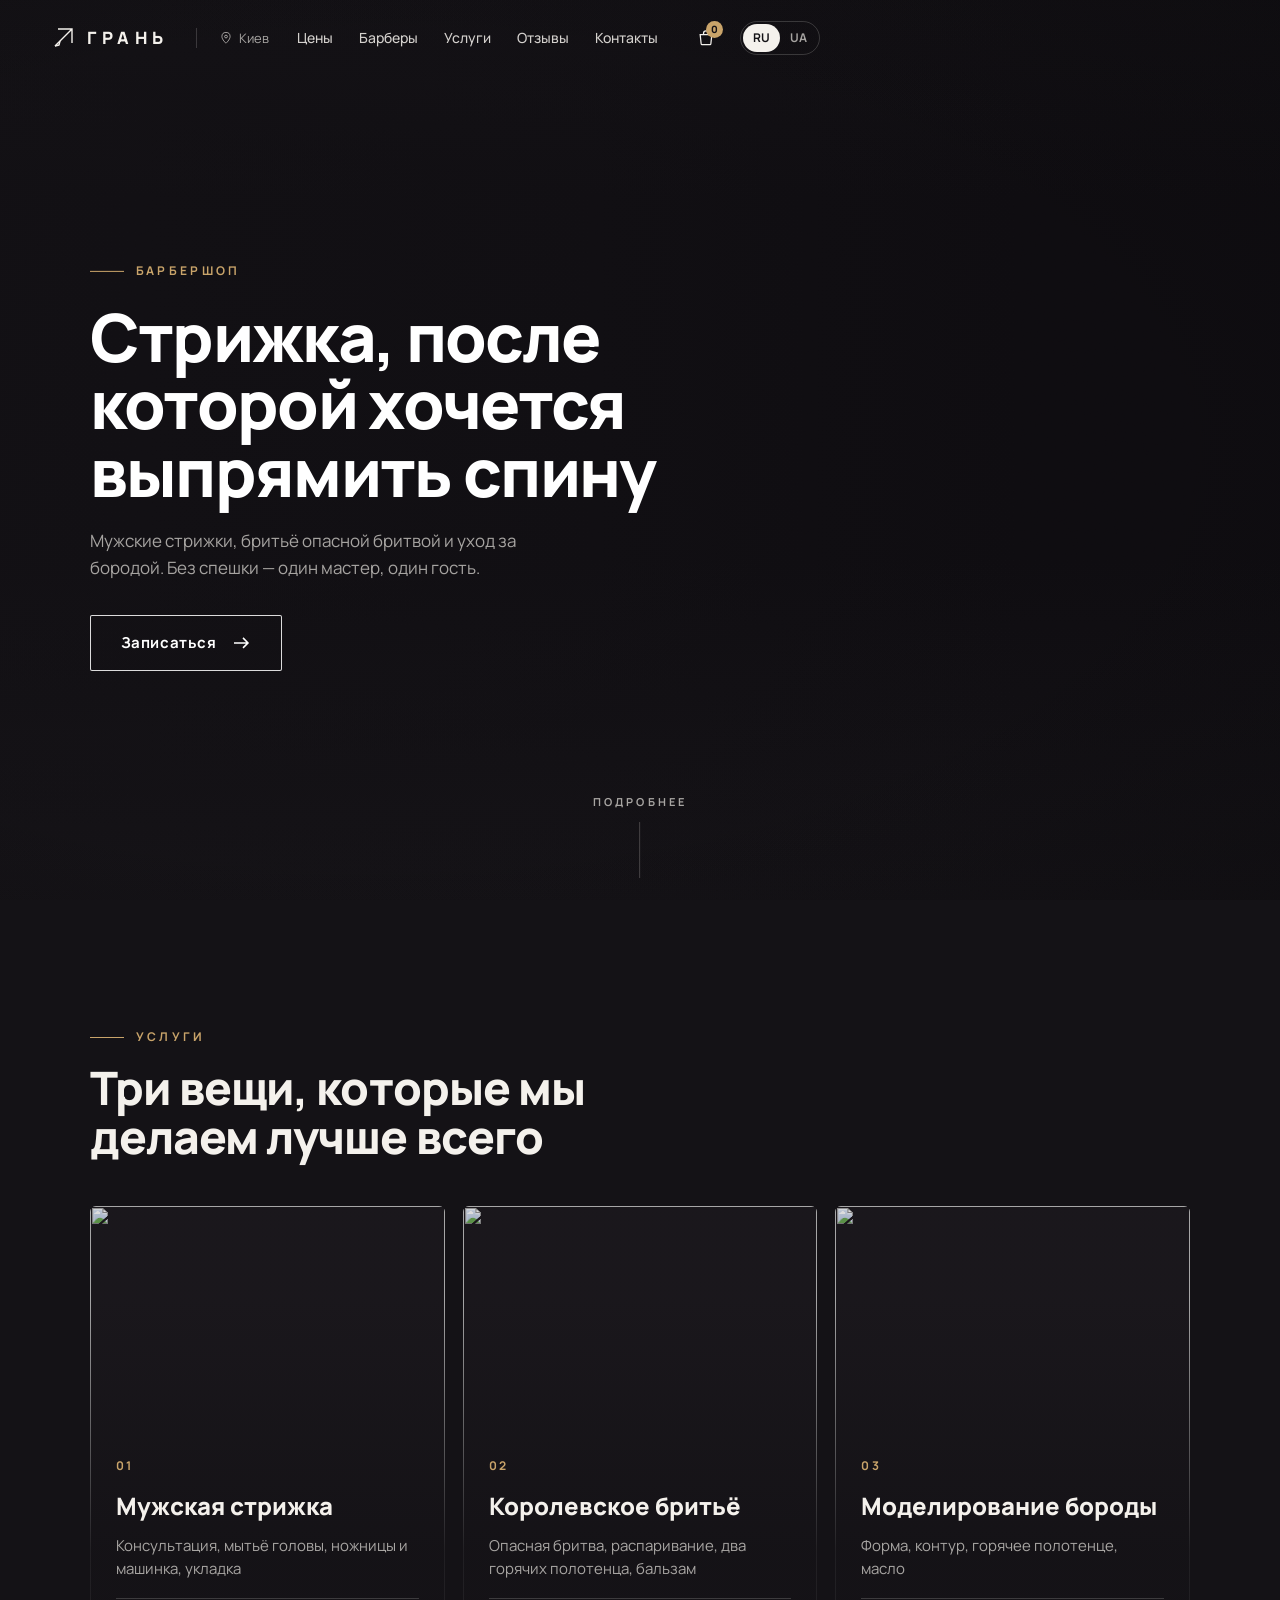
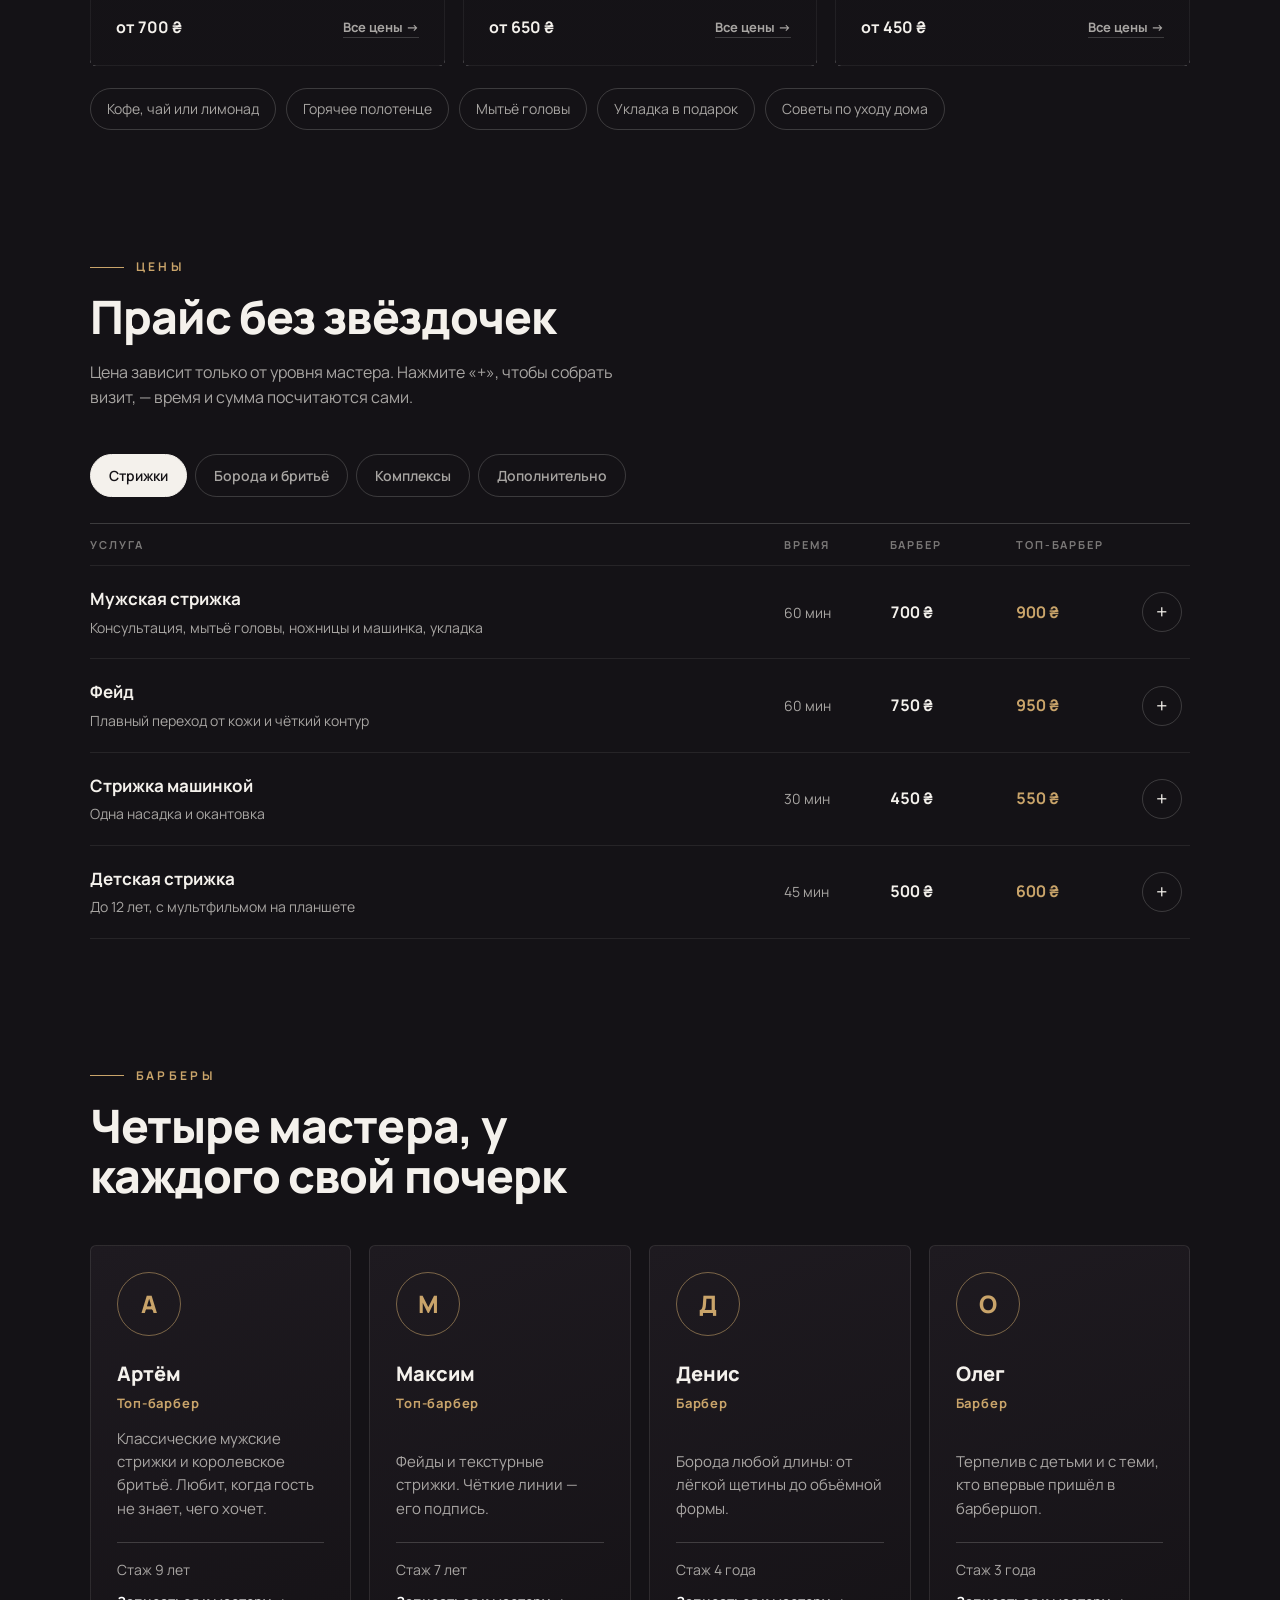
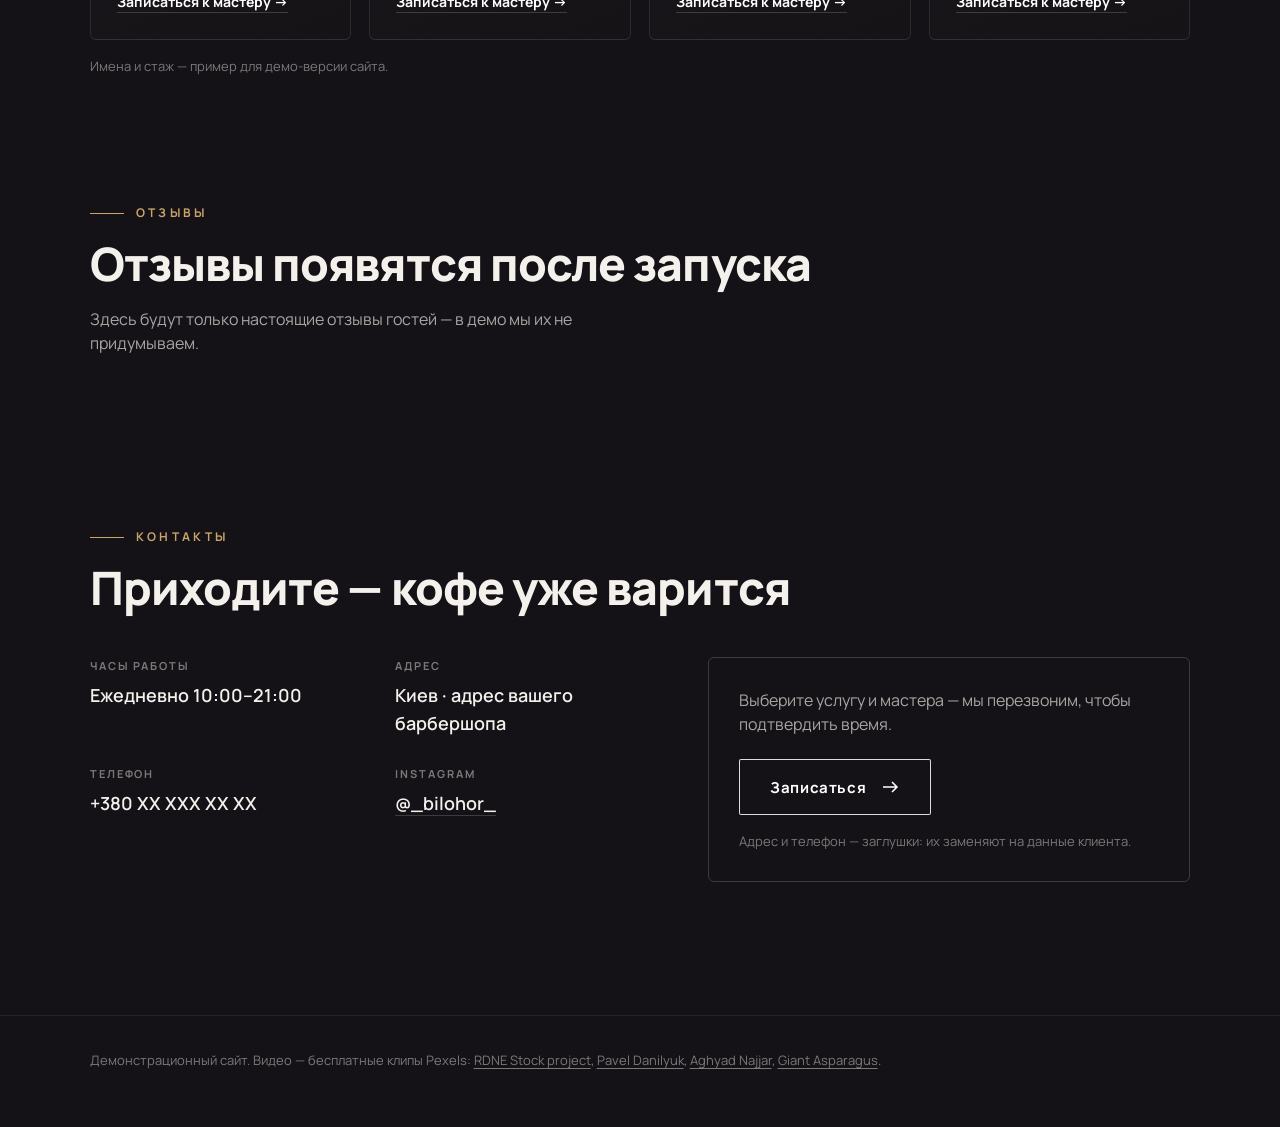
==== commit ea5515da: "ГРАНЬ: Instagram @_bilohor_ Co-Authored-By: Claude Opus 5.5 <noreply@anthropic.com> Claude-Session: " ====
--- a/barber/index.html
+++ b/barber/index.html
@@ -383,7 +383,7 @@
         <div><dt data-i="ctHours">Часы работы</dt><dd data-i="ctHoursV">Ежедневно 10:00–21:00</dd></div>
         <div><dt data-i="ctAddr">Адрес</dt><dd data-i="ctAddrV">Киев · адрес вашего барбершопа</dd></div>
         <div><dt data-i="ctPhone">Телефон</dt><dd>+380 XX XXX XX XX</dd></div>
-        <div><dt>Instagram</dt><dd>@your_barbershop</dd></div>
+        <div><dt>Instagram</dt><dd><a href="https://www.instagram.com/_bilohor_/" target="_blank" rel="noopener" style="border-bottom:1px solid var(--line)">@_bilohor_</a></dd></div>
       </dl>
       <div class="ct-cta"><p data-i="ctLead">Выберите услугу и мастера — мы перезвоним, чтобы подтвердить время.</p><button class="cta" type="button" data-book><span data-i="book">Записаться</span><svg viewBox="0 0 20 20" fill="none" stroke="currentColor" stroke-width="1.5" aria-hidden="true"><path d="M3 10h14M12 5l5 5-5 5"/></svg></button><p class="fine" data-i="ctNote">Адрес и телефон — заглушки: их заменяют на данные клиента.</p></div>
     </div>
